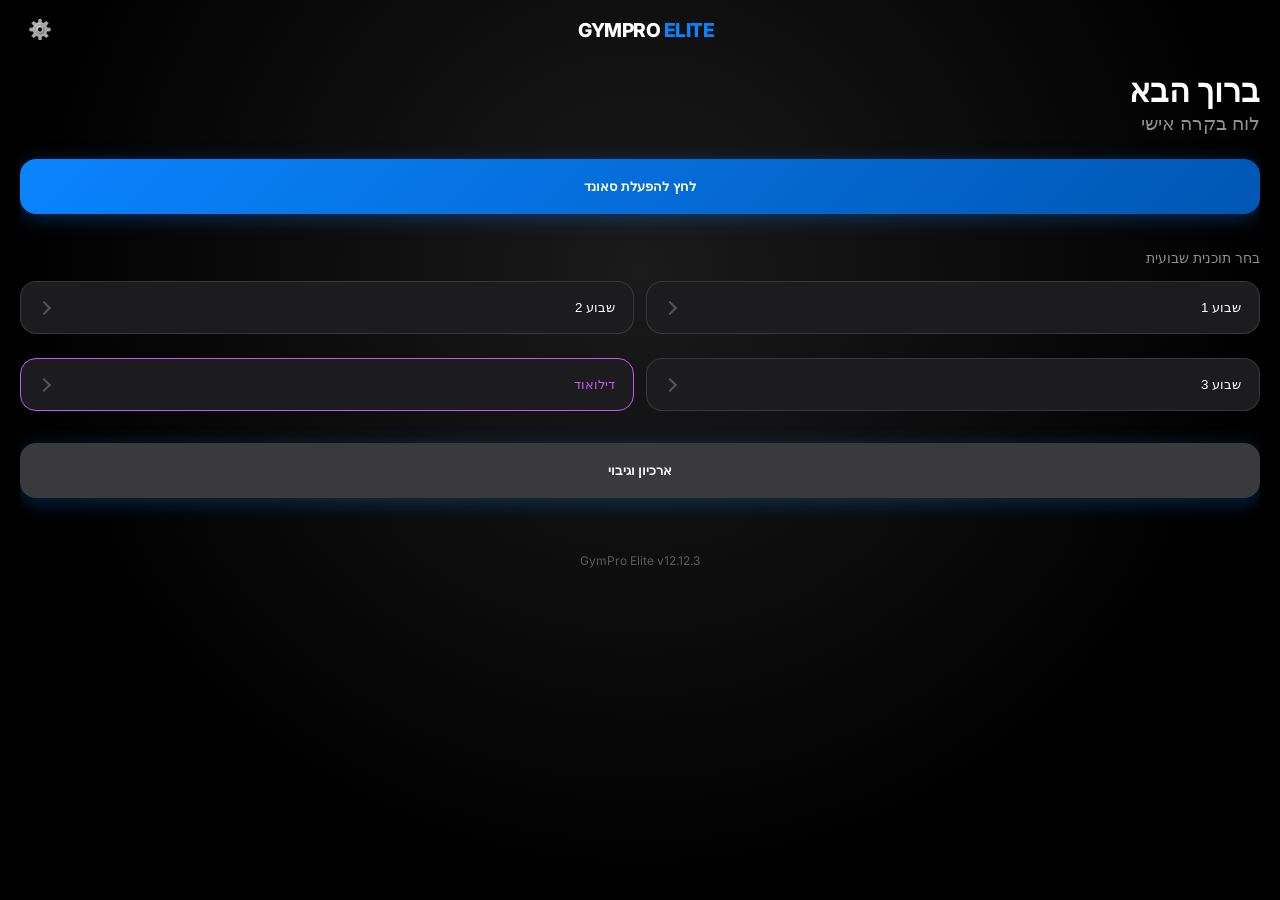
==== index.html @ 34fa1d52 "Update version number to 12.12.3 in index.html" ====
<!DOCTYPE html>
<html lang="he" dir="rtl">
<head>
    <meta charset="UTF-8">
    <meta name="viewport" content="width=device-width, initial-scale=1.0, maximum-scale=1.0, user-scalable=no, viewport-fit=cover">
    <title>GymPro Elite 12.12.3</title> <!-- Version Updated -->
    <meta name="apple-mobile-web-app-capable" content="yes">
    <meta name="apple-mobile-web-app-status-bar-style" content="black-translucent">
    <link rel="stylesheet" href="style.css">
    <link href="https://fonts.googleapis.com/css2?family=Inter:wght@300;400;600;800&display=swap" rel="stylesheet">
</head>
<body>
    <div class="glass-overlay"></div>
    
    <!-- Warmup Modal -->
    <div id="warmup-modal" class="modal-overlay">
        <div class="modal-content">
            <h3>חימום מומלץ</h3>
            <div id="warmup-list" class="vertical-stack" style="margin: 20px 0;"></div>
            <button class="btn-main primary-gradient" onclick="markWarmupDone()">סיימתי חימום</button>
            <button class="btn-text" onclick="closeWarmup()">סגור ללא רישום</button>
        </div>
    </div>

    <!-- Edit Set Modal -->
    <div id="edit-set-modal" class="modal-overlay">
        <div class="modal-content">
            <h3>עריכת סט</h3>
            <div class="input-grid" style="margin-bottom: 15px;">
                <div class="glass-card compact"><label>Weight</label><input type="number" id="edit-weight" class="minimal-input" style="margin:0;"></div>
                <div class="glass-card compact"><label>Reps</label><input type="number" id="edit-reps" class="minimal-input" style="margin:0;"></div>
                <div class="glass-card compact"><label>RIR</label><input type="number" id="edit-rir" class="minimal-input" style="margin:0;"></div>
            </div>
            <input type="text" id="edit-note" class="minimal-input" placeholder="הערה...">
            
            <button class="btn-main primary-gradient" onclick="saveSetEdit()">שמור שינויים</button>
            <button id="btn-delete-set" class="btn-text" style="color: #ff453a;" onclick="deleteSetFromLog()">מחק סט זה</button>
            <button class="btn-text" onclick="closeEditModal()">ביטול</button>
        </div>
    </div>

    <!-- Exercise Config Modal -->
    <div id="ex-config-modal" class="modal-overlay">
        <div class="modal-content" style="max-width: 350px;">
            <h3 id="ex-config-title">הגדרת תרגיל</h3>
            
            <div class="vertical-stack" style="gap: 15px; text-align: right;">
                <div>
                    <label class="input-label">שם התרגיל</label>
                    <input type="text" id="conf-ex-name" class="minimal-input" placeholder="למשל: לחיצת חזה">
                </div>
                
                <div>
                    <label class="input-label">קבוצת שריר</label>
                    <select id="conf-ex-muscle" class="minimal-input" style="background: var(--card-bg);">
                        <option value="חזה">חזה</option>
                        <option value="גב">גב</option>
                        <option value="רגליים">רגליים</option>
                        <option value="כתפיים">כתפיים</option>
                        <option value="יד קדמית">יד קדמית</option>
                        <option value="יד אחורית">יד אחורית</option>
                        <option value="בטן">בטן</option>
                        <option value="קליסטניקס">קליסטניקס</option>
                    </select>
                </div>

                <!-- Unilateral Checkbox -->
                <div style="display: flex; align-items: center; justify-content: space-between; border-bottom: 1px solid var(--border); padding-bottom: 10px;">
                    <span class="input-label" style="margin:0;">חד-צדדי (Unilateral)</span>
                    <input type="checkbox" id="conf-ex-uni" class="archive-checkbox">
                </div>

                <div class="input-grid" style="grid-template-columns: 1fr 1fr;">
                    <div>
                        <label class="input-label">משקל בסיס</label>
                        <input type="number" id="conf-ex-base" class="minimal-input" placeholder="kg">
                    </div>
                    <div>
                        <label class="input-label">קפיצות (Step)</label>
                        <select id="conf-ex-step" class="minimal-input" style="background: var(--card-bg);">
                            <option value="0.5">0.5</option>
                            <option value="1">1.0</option>
                            <option value="1.25">1.25</option>
                            <option value="2.5">2.5</option>
                            <option value="5">5.0</option>
                            <option value="10">10.0</option>
                        </select>
                    </div>
                </div>

                <div class="input-grid" style="grid-template-columns: 1fr 1fr;">
                    <div>
                        <label class="input-label">מינימום</label>
                        <input type="number" id="conf-ex-min" class="minimal-input" placeholder="0">
                    </div>
                    <div>
                        <label class="input-label">מקסימום</label>
                        <input type="number" id="conf-ex-max" class="minimal-input" placeholder="200">
                    </div>
                </div>
            </div>

            <button class="btn-main primary-gradient" onclick="saveExerciseConfig()">שמור הגדרות</button>
            <button id="btn-delete-ex" class="btn-text" style="color: #ff453a; display: none;" onclick="deleteExercise()">מחק תרגיל מהמאגר</button>
            <button class="btn-text" onclick="closeExConfigModal()">ביטול</button>
        </div>
    </div>
    <!-- Rest Timer Settings Modal -->
    <div id="exercise-settings-modal" class="modal-overlay">
        <div class="modal-content">
            <h3 id="ex-settings-title">הגדרות תרגיל</h3>
            <p class="sub-text">זמן מנוחה (שניות)</p>
            <div class="stepper-control">
                <button class="stepper-btn" onclick="changeRestTime(-15)">-</button>
                <span id="rest-time-display" class="stepper-value">90s</span>
                <button class="stepper-btn" onclick="changeRestTime(15)">+</button>
            </div>
            <button class="btn-main primary-gradient" onclick="saveExerciseSettings()">שמור</button>
            <button class="btn-text" onclick="closeExerciseSettings()">ביטול</button>
        </div>
    </div>

    <!-- Recovery Modal -->
    <div id="recovery-modal" class="modal-overlay">
        <div class="modal-content">
            <h3>נמצא אימון פעיל</h3>
            <p class="sub-text">האם ברצונך להמשיך מהנקודה שבה הפסקת?</p>
            <div class="vertical-stack">
                <button class="btn-main primary-gradient" onclick="restoreSession()">כן, המשך אימון</button>
                <button class="btn-text" style="color: #ff453a;" onclick="discardSession()">לא, התחל מחדש</button>
            </div>
        </div>
    </div>

    <!-- Bottom Sheet (Drawer) -->
    <div id="sheet-overlay" class="bottom-sheet-overlay" onclick="closeDayDrawer()"></div>
    <div id="sheet-modal" class="bottom-sheet">
        <div class="sheet-handle"></div>
        <div id="sheet-content" class="sheet-content"></div>
    </div>

    <div class="app-container">
        <header class="app-header">
            <button id="global-back" class="back-btn" onclick="handleBackClick()">
                <div class="chevron-back"></div>
            </button>
            <div class="brand-logo">GYMPRO <span>ELITE</span></div>
            <button id="btn-settings" class="settings-btn" onclick="openSettings()">⚙️</button>
        </header>

        <main class="content-area">
            
            <div id="ui-week" class="screen active">
                <div class="hero-section"><h1>ברוך הבא <span>לוח בקרה אישי</span></h1></div>
                
                <button onclick="initAudio()" id="audio-init-btn" class="action-card primary-gradient">
                    <div class="card-text center-text">לחץ להפעלת סאונד</div>
                </button>

                <div class="section-label">בחר תוכנית שבועית</div>
                
                <div class="grid-menu" style="grid-template-columns: 1fr 1fr;">
                    <button class="menu-card" onclick="selectWeek(1)"><span>שבוע 1</span><div class="chevron"></div></button>
                    <button class="menu-card" onclick="selectWeek(2)"><span>שבוע 2</span><div class="chevron"></div></button>
                    <button class="menu-card" onclick="selectWeek(3)"><span>שבוע 3</span><div class="chevron"></div></button>
                    <button class="menu-card deload-card" onclick="selectWeek('deload')"><span>דילואוד</span><div class="chevron"></div></button>
                </div>

                <button class="action-card secondary" style="margin-top: 20px;" onclick="openArchive()">
                    <div class="card-text center-text">ארכיון וגיבוי</div>
                </button>

                <div class="version-footer">GymPro Elite v12.12.3</div>
            </div>

            <!-- SETTINGS SCREEN -->
            <div id="ui-settings" class="screen">
                <h2 class="section-title">הגדרות וניהול</h2>
                
                <button class="menu-card tall" style="width:100%; margin-bottom: 10px; border-color: var(--accent);" onclick="openWorkoutManager()">
                    <h3 style="color:var(--accent);">ניהול תוכניות אימון</h3>
                    <p>ערוך, צור או מחק תוכניות</p>
                </button>

                <button class="menu-card tall" style="width:100%; margin-bottom: 20px; border-color: var(--type-b);" onclick="openExerciseDatabase()">
                    <h3 style="color:var(--type-b);">ניהול מאגר תרגילים</h3>
                    <p>יצירה, עריכה וניהול הגדרות לכל התרגילים</p>
                </button>

                <div class="glass-card">
                    <h3 style="margin-top:0">ניהול נתונים</h3>
                    <p style="color:var(--text-dim); font-size:0.9em;">גרסה V12.12.3</p>
                    <button class="btn-text" style="color: #ff453a; border: 1px solid #ff453a; border-radius: 12px; margin-bottom: 20px;" onclick="resetToFactorySettings()">איפוס להגדרות יצרן</button>
                    
                    <div style="border-top: 1px solid var(--border); padding-top: 15px;">
                        <label style="color:var(--text-dim); font-size:0.8em; display:block; margin-bottom:10px;">ניהול תבניות (ללא היסטוריה)</label>
                        <div class="input-grid" style="grid-template-columns: 1fr 1fr;">
                            <button class="glass-card compact" style="margin:0; border-color: var(--accent); color: var(--accent);" onclick="StorageManager.exportConfiguration()">שמור תבנית</button>
                            <button class="glass-card compact" style="margin:0; border-color: var(--type-b); color: var(--type-b);" onclick="triggerConfigImport()">טען תבנית</button>
                        </div>
                    </div>
                </div>
                <input type="file" id="import-config-file" style="display: none;" onchange="processConfigImport(this)">
            </div>

       <!-- EXERCISE DATABASE MANAGER -->
            <div id="ui-exercise-db" class="screen">
                 <div style="position: sticky; top: 0; background: var(--bg); z-index: 10; padding-bottom: 10px;">
                    <h2 class="section-title" style="margin-bottom: 10px;">מאגר תרגילים</h2>
                    
                    <input type="text" id="db-search" class="search-input" placeholder="חפש תרגיל לעריכה..." oninput="renderExerciseDatabase()">
                    
                    <div class="chip-container">
                        <button class="chip active" onclick="setDbFilter('all', this)">הכל</button>
                        <button class="chip" onclick="setDbFilter('חזה', this)">חזה</button>
                        <button class="chip" onclick="setDbFilter('גב', this)">גב</button>
                        <button class="chip" onclick="setDbFilter('רגליים', this)">רגליים</button>
                        <button class="chip" onclick="setDbFilter('כתפיים', this)">כתפיים</button>
                        <button class="chip" onclick="setDbFilter('ידיים', this)">ידיים</button>
                        <button class="chip" onclick="setDbFilter('בטן', this)">בטן</button>
                        <button class="chip" onclick="setDbFilter('קליסטניקס', this)">קליסטניקס</button>
                    </div>

                    <button class="btn-text" onclick="openExerciseCreator()" style="color: var(--type-b); border: 1px dashed var(--type-b); margin-top: 5px; font-weight: 600;">+ יצירת תרגיל חדש</button>
                </div>
                <div id="db-list" class="vertical-stack" style="padding-top: 10px;"></div>
                <button class="btn-text" onclick="handleBackClick()">חזור</button>
            </div>
            <!-- WORKOUT MANAGER (LIST) -->
            <div id="ui-workout-manager" class="screen">
                <div class="hero-section"><h2>ניהול תוכניות</h2></div>
                <div id="manager-list" class="vertical-stack"></div>
                <div style="margin-top: 15px;">
                    <button class="btn-main primary-gradient" onclick="createNewWorkout()">+ צור תוכנית חדשה</button>
                    <!-- New Dashboard Button -->
                    <button class="btn-text" style="margin-top: 15px;" onclick="navigate('ui-week', true)">חזרה ללוח הבקרה</button>
                </div>
            </div>

            <!-- WORKOUT EDITOR -->
            <div id="ui-workout-editor" class="screen">
                <div class="hero-section"><h2>עריכת תוכנית</h2></div>
                
                <div class="glass-card">
                    <label style="font-size:0.8em; color:var(--text-dim);">שם התוכנית</label>
                    <input type="text" id="editor-workout-name" class="minimal-input" style="text-align:right; font-size:1.2em; font-weight:bold; margin-bottom:10px;">
                    
                    <div style="display: flex; align-items: center; justify-content: space-between; border-top: 1px solid var(--border); padding-top: 10px;">
                        <span style="font-size:0.9em;">הצג בשבוע דילואוד?</span>
                        <input type="checkbox" id="editor-deload-check" class="archive-checkbox">
                    </div>

                    <div style="display: flex; align-items: center; justify-content: space-between; border-top: 1px solid var(--border); padding-top: 10px; margin-top: 5px;">
                        <span style="font-size:0.9em; color: var(--type-free);">מופיע בדילואוד בלבד?</span>
                        <input type="checkbox" id="editor-deload-only-check" class="archive-checkbox">
                    </div>
                </div>

                <div class="section-label">רשימת תרגילים</div>
                <div id="editor-list" class="vertical-stack"></div>

                <div class="input-grid" style="margin-top: 10px; grid-template-columns: 1fr 1fr;">
                    <button class="btn-text" style="border: 1px dashed var(--accent); color: var(--accent);" onclick="openExerciseSelector()">+ הוסף תרגיל</button>
                    <button class="btn-text" style="border: 1px dashed var(--type-free); color: var(--type-free);" onclick="addClusterToEditor()">+ צור סבב</button>
                </div>
                
                <div style="margin-top: 30px;">
                    <button class="btn-main primary-gradient" onclick="saveWorkoutChanges()">שמור שינויים</button>
                    <button class="btn-text" onclick="handleBackClick()">ביטול</button>
                </div>
            </div>

            <!-- EXERCISE SELECTOR (SMART PICKER) -->
            <div id="ui-exercise-selector" class="screen">
                <div style="position: sticky; top: 0; background: var(--bg); z-index: 10; padding-bottom: 10px;">
                    <h2 class="section-title" style="margin-bottom: 10px;">בחר תרגיל</h2>
                    
                    <input type="text" id="selector-search" class="search-input" placeholder="חפש תרגיל..." oninput="filterSelector()">
                    
                    <div class="chip-container">
                        <button class="chip active" onclick="setSelectorFilter('all', this)">הכל</button>
                        <button class="chip" onclick="setSelectorFilter('חזה', this)">חזה</button>
                        <button class="chip" onclick="setSelectorFilter('גב', this)">גב</button>
                        <button class="chip" onclick="setSelectorFilter('רגליים', this)">רגליים</button>
                        <button class="chip" onclick="setSelectorFilter('כתפיים', this)">כתפיים</button>
                        <button class="chip" onclick="setSelectorFilter('ידיים', this)">ידיים</button>
                        <button class="chip" onclick="setSelectorFilter('בטן', this)">בטן</button>
                        <button class="chip" onclick="setSelectorFilter('קליסטניקס', this)">קליסטניקס</button>
                    </div>

                    <button class="btn-text" onclick="openExerciseCreator()" style="color: var(--type-b); border: 1px dashed var(--type-b); margin-top: 10px; font-weight: 600;">+ יצירת תרגיל חדש</button>
                </div>

                <div id="selector-list" class="vertical-stack" style="padding-top: 10px;"></div>
                <button class="btn-text" onclick="handleBackClick()">ביטול</button>
            </div>

            <div id="ui-workout-type" class="screen">
                <div class="hero-section"><h2 id="workout-week-title">בחר מסלול</h2></div>
                <div id="workout-menu-container" class="vertical-stack"></div>
                <button class="menu-card tall freestyle-card" style="margin-top: 15px;" onclick="startFreestyle()"><h3>Freestyle</h3><p>בחירה חופשית</p></button>
            </div>
            
            <!-- VARIATION / FREESTYLE (UNIFIED) -->
            <div id="ui-variation" class="screen">
                <div style="position: sticky; top: 0; background: var(--bg); z-index: 10; padding-bottom: 10px;">
                     <!-- Context Actions (Injected via JS) -->
                     <div id="variation-context-container" style="display:none; margin-bottom:10px;">
                        <button id="btn-var-resume" class="action-card success-gradient" style="margin-bottom:10px;" onclick="resumeWorkout()">
                            <div class="card-text center-text">חזור למסלול</div>
                        </button>
                     </div>

                     <h2 id="variation-title" class="section-title" style="margin-bottom:10px;">בחר תרגיל</h2>
                     <input type="text" id="freestyle-search" class="search-input" placeholder="חפש תרגיל..." oninput="renderFreestyleList()">
                     <div id="variation-chips" class="chip-container" style="display: flex;"></div>
                </div>
                
                <div id="variation-options" class="vertical-stack" style="padding-top: 10px;"></div>
                
                <!-- Extra Phase Finish Button (Injected via JS) -->
                <button id="btn-var-finish-extra" class="finish-main-btn" style="display:none; margin-top:20px;" onclick="finishExtraPhase()">סיום אימון</button>
                
                <button class="btn-text" onclick="handleBackClick()">חזור</button>
            </div>
            
            <div id="ui-swap-list" class="screen">
                <h2 class="section-title">אפשרויות החלפה</h2>
                <div id="swap-container" class="vertical-stack"></div>
                <button class="btn-text" onclick="handleBackClick()">ביטול</button>
            </div>

            <div id="ui-1rm" class="screen">
                <div class="hero-section"><h2 id="rm-title">1RM</h2></div>
                <div class="glass-card">
                    <label>משקל מקסימלי (RM)</label>
                    <select id="rm-picker" class="ios-picker"></select>
                </div>
                <button class="btn-main primary-gradient" onclick="save1RM()">צור אימון</button>
            </div>

            <div id="ui-confirm" class="screen">
                <div class="confirm-fixed-top">
                    <p>התרגיל הבא:</p>
                    <h2 id="confirm-ex-name"></h2>
                    <div id="confirm-ex-config" class="sub-text" style="margin-top: -10px; margin-bottom: 20px; font-size: 0.8em; color: var(--accent);"></div>
                    
                    <button class="btn-main primary-gradient" onclick="confirmExercise(true)">התחל אימון</button>
                    
                    <div class="secondary-buttons-grid">
                        <button class="control-btn passive-action" onclick="confirmExercise(false)"><span>דלג</span></button>
                        <button id="btn-swap-confirm" class="control-btn outline-action" onclick="openSwapMenu()"><span>החלף</span></button>
                        <button id="btn-add-exercise" class="control-btn outline-action" onclick="interruptWorkout()"><span>הוסף</span></button>
                    </div>
                </div>
                <div id="history-container" style="width: 100%; margin-top: 20px;"></div>
            </div>

            <div id="ui-cluster-rest" class="screen flex-center">
                <div class="confirm-box">
                    <p style="color:var(--text-dim);">מנוחה בין סבבים</p>
                    <h2 id="cluster-status-text"></h2>
                    <div class="timer-wrap" style="margin: 30px auto;">
                        <svg class="timer-svg" viewBox="0 0 100 100">
                            <circle class="timer-bg" cx="50" cy="50" r="45"></circle>
                            <circle id="cluster-timer-bar" class="timer-bar" cx="50" cy="50" r="45"></circle>
                        </svg>
                        <div id="cluster-timer-text" class="timer-text">00:00</div>
                    </div>
                    <div id="next-round-preview" class="glass-card compact" style="text-align: right; margin-bottom: 20px;">
                        <label>הסבב הבא כולל:</label>
                        <div id="cluster-next-list" style="font-size: 0.9em; color: white;"></div>
                    </div>
                    <button id="btn-cluster-main" class="btn-main primary-gradient" onclick="startNextRound()">התחל סבב הבא</button>
                    <button id="btn-extra-round" class="btn-text secondary-action" style="display: none; margin-top: 15px;" onclick="addExtraRound()">+ בצע סבב נוסף</button>
                    <button id="btn-cluster-skip-text" class="btn-text" style="color: #ff453a; margin-top: 10px;" onclick="finishCluster()">סיים סבב זה והמשך</button>
                </div>
            </div>

            <div id="ui-main" class="screen">
                <div class="exercise-header">
                    <div class="header-tools">
                        <button onclick="openHistoryDrawer()" class="tool-btn">היסטוריה</button>
                        <button onclick="openSessionLog()" class="tool-btn">יומן</button>
                    </div>

                    <div class="badge-row" style="margin-top: 5px;">
                        <span id="set-counter" class="ios-badge">SET 1/3</span>
                        <button id="btn-warmup" class="warmup-badge" onclick="calcWarmup()">חימום</button>
                        <div id="unilateral-note" class="uni-badge">UNILATERAL</div>
                    </div>
                    <h2 id="ex-display-name" style="margin-top: 15px;"></h2>
                    <div id="last-set-info" class="history-pill"></div>
                </div>

                <div class="input-grid">
                    <div class="glass-card compact"><label>Weight</label><select id="weight-picker" class="ios-picker"></select></div>
                    <div class="glass-card compact"><label>Reps</label><select id="reps-picker" class="ios-picker"></select></div>
                    <div class="glass-card compact"><label>RIR</label><select id="rir-picker" class="ios-picker"></select></div>
                </div>

                <input type="text" id="set-notes" class="minimal-input" placeholder="הערות לסט (אופציונלי)">
                <button id="btn-submit-set" class="btn-main primary-gradient pulse" onclick="nextStep()">סיום סט</button>

                <div id="action-panel" class="action-panel" style="display: none;">
                    <p id="next-ex-preview" class="passive-preview"></p>
                    <div class="vertical-stack">
                        <button class="btn-main primary-gradient" onclick="finishCurrentExercise()">המשך לתרגיל הבא</button>
                        <button class="btn-text secondary-action" onclick="addExtraSet()">+ סט נוסף</button>
                    </div>
                </div>

                <div id="timer-area" class="timer-section">
                    <div class="timer-wrap">
                        <svg class="timer-svg" viewBox="0 0 100 100">
                            <circle class="timer-bg" cx="50" cy="50" r="45"></circle>
                            <circle id="timer-progress" class="timer-bar" cx="50" cy="50" r="45"></circle>
                        </svg>
                        <div id="rest-timer" class="timer-text">00:00</div>
                    </div>
                </div>
                <button id="btn-skip-exercise" class="btn-text passive-skip" onclick="skipCurrentExercise()">דלג על התרגיל</button>
            </div>

            <div id="ui-ask-extra" class="screen">
                <div class="confirm-fixed-top">
                    <h2>האם להוסיף תרגילים נוספים?</h2>
                    <p class="sub-text">ניתן לבחור תרגילים מכל קבוצות השרירים</p>
                    <div class="vertical-stack">
                        <button class="btn-text" onclick="finish()">לא, סיים אימון</button>
                        <button class="btn-main primary-gradient" onclick="startExtraPhase()">כן, הוסף תרגילים</button>
                    </div>
                </div>
            </div>

            <div id="ui-summary" class="screen">
                <div class="hero-section"><h2>סיכום אימון</h2></div>
                <input type="text" id="summary-note" class="minimal-input" placeholder="הערות כלליות לאימון (אופציונלי)" style="margin-bottom: 20px;">
                <div id="summary-area" class="summary-card"></div>
                <button class="btn-main primary-gradient" onclick="copyResult()">העתק וסגור</button>
            </div>

            <div id="ui-archive" class="screen">
                <div class="hero-section"><h2>ארכיון וגיבוי</h2></div>
                <div class="input-grid" style="margin-bottom: 20px;">
                    <button class="glass-card compact" onclick="exportData()" style="width:100%; border:1px solid var(--accent); color:var(--accent);"><label style="color:var(--text); font-size:0.9em; margin-bottom:5px; font-weight:600;">ייצוא</label></button>
                    <button class="glass-card compact" onclick="triggerImport()" style="width:100%; border:1px solid #32D74B; color:#32D74B;"><label style="color:var(--text); font-size:0.9em; margin-bottom:5px; font-weight:600;">ייבוא</label></button>
                </div>
                <div class="segmented-control">
                    <button id="btn-view-list" class="segment-btn active" onclick="switchArchiveView('list')">רשימה</button>
                    <button id="btn-view-calendar" class="segment-btn" onclick="switchArchiveView('calendar')">לוח שנה</button>
                </div>
                <div id="calendar-view" style="display: none;">
                    <div class="calendar-wrapper">
                        <div class="calendar-header">
                            <button class="month-nav-btn" onclick="changeMonth(-1)">❮</button>
                            <span id="current-month-display" class="current-month-display"></span>
                            <button class="month-nav-btn" onclick="changeMonth(1)">❯</button>
                        </div>
                        <div class="calendar-grid">
                            <div class="day-name">א'</div><div class="day-name">ב'</div><div class="day-name">ג'</div><div class="day-name">ד'</div><div class="day-name">ה'</div><div class="day-name">ו'</div><div class="day-name">ש'</div>
                        </div>
                        <div id="calendar-days" class="calendar-grid"></div>
                    </div>
                </div>
                <div id="list-view-container">
                    <div class="archive-actions" style="display: flex; gap: 10px; margin-bottom: 15px;">
                        <button class="glass-card compact" style="width: 100%; color: var(--accent); border-color: var(--accent); font-weight:600; font-size: 0.9em;" onclick="copyBulkLog('all')">העתק הכל</button>
                        <button id="btn-copy-selected" class="glass-card compact" style="width: 100%; color: var(--text-dim); border-color: var(--border); font-weight:600; opacity: 0.5; font-size: 0.9em;" onclick="copyBulkLog('selected')" disabled>העתק מסומנים</button>
                    </div>
                    <div id="archive-list" class="vertical-stack"></div>
                </div>
                <input type="file" id="import-file" style="display: none;" onchange="importData(this)">
            </div>

            <div id="ui-archive-detail" class="screen">
                <div class="hero-section"><h2>פרטי אימון</h2></div>
                <div id="archive-detail-content" class="summary-card"></div>
                <div class="vertical-stack" style="margin-top: 20px;">
                    <button class="btn-main primary-gradient" id="btn-archive-copy">העתק סיכום</button>
                    <button class="btn-text" id="btn-archive-delete" style="color: #ff453a;">מחק אימון מהארכיון</button>
                </div>
            </div>

        </main>
    </div>
    <script src="script.js"></script>
</body>
</html>
---- style.css ----
/* style.css */
:root {
    --bg: #000000;
    --card-bg: #1c1c1e;
    --accent: #0A84FF;
    --accent-gradient: linear-gradient(135deg, #0A84FF, #0056b3);
    --success-gradient: linear-gradient(135deg, #32D74B, #248A3D);
    --text: #ffffff;
    --text-dim: #8E8E93;
    --border: rgba(255, 255, 255, 0.12);
    --ios-radius: 16px;
    --type-a: #0A84FF;
    --type-b: #32D74B;
    --type-c: #FF9F0A;
    --type-free: #BF5AF2;
}

body {
    margin: 0; font-family: 'Inter', -apple-system, sans-serif;
    background: var(--bg); color: var(--text);
    direction: rtl; overflow: hidden;
    -webkit-tap-highlight-color: transparent;
}

.glass-overlay {
    position: fixed; inset: 0;
    background: radial-gradient(circle at 50% 30%, #2c2c2e 0%, #000 70%);
    z-index: -1; opacity: 0.6;
}

.app-container {
    height: 100vh; display: flex; flex-direction: column;
    padding: calc(env(safe-area-inset-top) + 10px) 20px env(safe-area-inset-bottom);
    box-sizing: border-box;
}

/* Header */
.app-header { display: flex; justify-content: space-between; align-items: center; margin-bottom: 24px; }
.back-btn { background: none; border: none; padding: 8px; visibility: hidden; cursor: pointer; display: flex; align-items: center; }
.brand-logo { font-weight: 800; font-size: 1.2em; letter-spacing: -0.5px; }
.brand-logo span { color: var(--accent); }
.settings-btn { background: none; border: none; font-size: 1.2em; cursor: pointer; padding: 8px; filter: grayscale(100%); transition: filter 0.2s; }
.settings-btn:active { filter: grayscale(0%); }

/* CSS Chevrons */
.chevron-back {
    width: 10px; height: 10px;
    border-right: 2px solid var(--accent);
    border-bottom: 2px solid var(--accent);
    transform: rotate(135deg);
}

.chevron {
    width: 8px; height: 8px;
    border-right: 2px solid var(--text-dim);
    border-bottom: 2px solid var(--text-dim);
    transform: rotate(-45deg);
    margin-right: 5px; opacity: 0.5;
}

.version-footer { 
    font-size: 0.75em; 
    color: var(--text-dim); 
    text-align: center; 
    margin-top: 30px; 
    opacity: 0.6; 
}

/* Screens & Animation */
.content-area {
    flex: 1;
    position: relative;
    overflow: hidden;
    display: flex;
    flex-direction: column;
}

.screen { 
    display: none; 
    flex-direction: column; 
    height: 100%; 
    overflow-y: auto; 
    padding-bottom: 40px; 
    scrollbar-width: none;
    overscroll-behavior-y: contain; 
}
.screen::-webkit-scrollbar { display: none; }
.screen.active { display: flex; animation: slideIn 0.3s cubic-bezier(0.2, 0.8, 0.2, 1); }
@keyframes slideIn { from { transform: translateX(-20px); opacity: 0; } to { transform: translateX(0); opacity: 1; } }

/* Cards & Buttons */
.hero-section { margin-bottom: 25px; } 
.hero-section h1 { font-size: 2em; line-height: 1.1; margin: 0; }
.hero-section span { display: block; color: var(--text-dim); font-size: 0.6em; font-weight: 400; margin-top: 5px; }

.section-label {
    font-size: 0.9em; color: var(--text-dim); margin-bottom: 15px; margin-top: 10px; 
}
.section-title { font-size: 1.4em; margin-bottom: 20px; }

.action-card {
    background: var(--accent-gradient); border-radius: var(--ios-radius); padding: 20px;
    border: none; color: white; display: flex; align-items: center; 
    justify-content: center;
    width: 100%;
    margin-bottom: 25px; font-weight: 600; box-shadow: 0 4px 20px rgba(10, 132, 255, 0.3);
}
.card-text.center-text { text-align: center; width: 100%; }

.menu-card {
    background: var(--card-bg); border: 1px solid var(--border);
    border-radius: var(--ios-radius); padding: 18px; color: white; margin-bottom: 12px;
    display: flex; justify-content: space-between; align-items: center; cursor: pointer;
    transition: transform 0.1s;
}
.menu-card:active { transform: scale(0.98); background: #2c2c2e; }
.menu-card.tall { flex-direction: column; align-items: flex-start; gap: 5px; }
.menu-card h3 { margin: 0; font-size: 1.1em; }
.menu-card p { margin: 0; color: var(--text-dim); font-size: 0.85em; }
.freestyle-card { border-color: var(--accent); }
.deload-card { border-color: var(--type-free); color: var(--type-free); }

/* Archive Specifics */
.archive-card-row { display: flex; flex-direction: row; align-items: center; width: 100%; gap: 15px; }
.archive-checkbox { width: 24px; height: 24px; accent-color: var(--accent); cursor: pointer; margin: 0; }
.archive-info { flex-grow: 1; display: flex; flex-direction: column; gap: 4px; }

/* Segmented Control */
.segmented-control {
    display: flex; background: rgba(118, 118, 128, 0.24); padding: 2px;
    border-radius: 9px; margin-bottom: 20px;
}
.segment-btn {
    flex: 1; background: none; border: none; color: white; padding: 6px;
    font-size: 0.9em; font-weight: 500; border-radius: 7px; cursor: pointer;
}
.segment-btn.active { background: #636366; box-shadow: 0 3px 8px rgba(0,0,0,0.12); }

/* Calendar Styles */
.calendar-wrapper { margin-top: 10px; }
.calendar-header { display: flex; justify-content: space-between; align-items: center; margin-bottom: 15px; padding: 0 10px; }
.month-nav-btn { background: none; border: none; color: var(--accent); font-size: 1.2em; padding: 5px 15px; cursor: pointer; }
.current-month-display { font-weight: 700; font-size: 1.1em; }

.calendar-grid { display: grid; grid-template-columns: repeat(7, 1fr); gap: 8px; text-align: center; }
.day-name { font-size: 0.75em; color: var(--text-dim); padding-bottom: 10px; font-weight: 600; }
.calendar-cell {
    background: var(--card-bg); aspect-ratio: 1/1; border-radius: 10px;
    display: flex; flex-direction: column; align-items: center; justify-content: flex-start;
    padding-top: 6px; font-size: 0.9em; position: relative; border: 1px solid transparent;
    cursor: pointer;
}
.calendar-cell.today { border-color: var(--accent); background: rgba(10, 132, 255, 0.1); font-weight: 700; }
.calendar-cell.empty { background: transparent; cursor: default; }

.dots-container { display: flex; gap: 3px; margin-top: 4px; flex-wrap: wrap; justify-content: center; width: 80%; }
.dot { width: 6px; height: 6px; border-radius: 50%; }
.dot.type-a { background-color: var(--type-a); }
.dot.type-b { background-color: var(--type-b); }
.dot.type-c { background-color: var(--type-c); }
.dot.type-free { background-color: var(--type-free); }

/* Bottom Sheet */
.bottom-sheet-overlay {
    position: fixed; inset: 0; background: rgba(0,0,0,0.5);
    z-index: 1000; display: none; backdrop-filter: blur(3px);
}
.bottom-sheet {
    position: fixed; bottom: 0; left: 0; width: 100%;
    background: rgba(28, 28, 30, 0.95);
    border-top-left-radius: 20px; border-top-right-radius: 20px;
    padding: 20px; box-sizing: border-box;
    transform: translateY(100%); transition: transform 0.3s cubic-bezier(0.2, 0.8, 0.2, 1);
    z-index: 1001; border-top: 1px solid var(--border);
    max-height: 60vh; overflow-y: auto;
}
.bottom-sheet.open { transform: translateY(0); }
.sheet-handle { width: 40px; height: 5px; background: #48484a; border-radius: 3px; margin: 0 auto 20px; }
.sheet-content h3 { margin-top: 0; margin-bottom: 5px; }
.sheet-content p { color: var(--text-dim); font-size: 0.9em; margin-bottom: 15px; }
.mini-workout-item { 
    background: rgba(255,255,255,0.05); padding: 12px; border-radius: 12px; 
    margin-bottom: 8px; display: flex; align-items: center; gap: 10px;
}
.mini-dot { width: 10px; height: 10px; border-radius: 50%; }

.grid-menu { display: grid; grid-template-columns: 1fr 1fr; gap: 12px; }
.vertical-stack { display: flex; flex-direction: column; gap: 10px; }

/* Inputs & UI Elements */
.glass-card { background: var(--card-bg); border-radius: var(--ios-radius); padding: 16px; border: 1px solid var(--border); margin-bottom: 15px; }
.input-grid { display: grid; grid-template-columns: 1fr 1fr 1fr; gap: 10px; }
.compact { text-align: center; padding: 12px 5px; }
.compact label { font-size: 0.7em; color: var(--text-dim); display: block; margin-bottom: 5px; text-transform: uppercase; }
.input-label { font-size: 0.8em; color: var(--text-dim); display: block; margin-bottom: 5px; }

.ios-picker {
    background: none; border: none; color: white; font-size: 1.3em; font-weight: 700;
    width: 100%; outline: none; text-align: center; appearance: none;
}

.minimal-input {
    background: transparent; border: none; border-bottom: 1px solid var(--border);
    color: var(--text); font-size: 0.95em; width: 100%; padding: 12px 5px;
    margin-bottom: 20px; text-align: center; font-family: inherit;
    transition: border-color 0.3s;
}
.minimal-input:focus { outline: none; border-bottom-color: var(--accent); }
.minimal-input::placeholder { color: var(--text-dim); }

.btn-main {
    padding: 18px; border-radius: var(--ios-radius); border: none;
    font-weight: 700; color: white; width: 100%; font-size: 1.1em;
    margin-top: 15px; cursor: pointer;
}
.btn-text { background: none; border: none; color: var(--text-dim); padding: 15px; width: 100%; margin-top: 5px; font-size: 0.9em; }

/* Selector Items */
.selector-item-row {
    display: flex; justify-content: space-between; align-items: center;
    background: var(--card-bg); border: 1px solid var(--border);
    border-radius: var(--ios-radius); padding: 12px 18px;
    margin-bottom: 10px; cursor: pointer;
}
.selector-item-info { flex-grow: 1; font-weight: 500; }
.selector-item-actions { display: flex; align-items: center; gap: 10px; }
.btn-text-edit {
    font-size: 0.75em; color: var(--accent); background: rgba(10, 132, 255, 0.1);
    padding: 5px 10px; border-radius: 6px; border: none;
}

/* CONFIRM SCREEN */
#ui-confirm { justify-content: flex-start; }
.confirm-fixed-top { width: 100%; margin-top: 0; padding-top: 10px; text-align: center; flex-shrink: 0; }
.confirm-fixed-top h2 { font-size: 1.8em; margin: 10px 0 10px; }
.sub-text { color: var(--text-dim); font-size: 0.9em; margin-bottom: 30px; }

.secondary-buttons-grid {
    display: grid; grid-template-columns: 1fr 1fr 1fr; gap: 12px;
    margin-top: 15px; width: 100%;
}

.control-btn {
    border-radius: 12px; padding: 15px 5px;
    display: flex; flex-direction: column; align-items: center; justify-content: center;
    font-size: 0.9em; font-weight: 600; cursor: pointer; transition: all 0.2s; height: 50px;
}
.passive-action { background: rgba(255,255,255,0.08); border: none; color: var(--text-dim); }
.outline-action { background: transparent; border: 1px solid var(--accent); color: var(--text); }

.primary-gradient { background: var(--accent-gradient); }
.success-gradient { background: var(--success-gradient); }
.secondary { background: #3a3a3c; }

.flex-center { justify-content: center; align-items: center; }
.confirm-box { text-align: center; width: 100%; }

/* Timer */
.timer-section { display: flex; flex-direction: column; align-items: center; margin-top: 25px; visibility: hidden; }
.timer-wrap { position: relative; width: 140px; height: 140px; margin-bottom: 15px; }
.timer-svg { transform: rotate(-90deg); width: 100%; height: 100%; }
.timer-bg { fill: none; stroke: var(--border); stroke-width: 6; }
.timer-bar {
    fill: none; stroke: var(--accent); stroke-width: 6; stroke-linecap: round;
    stroke-dasharray: 283; stroke-dashoffset: 283; transition: 1s linear;
}
.timer-text { position: absolute; inset: 0; display: flex; align-items: center; justify-content: center; font-size: 2.2em; font-weight: 300; font-variant-numeric: tabular-nums; }

/* Badges & Summary */
.history-pill { 
    background: rgba(50, 215, 75, 0.1); color: #32D74B; 
    padding: 8px; border-radius: 8px; font-size: 0.8em; 
    margin-top: 5px; margin-bottom: 20px; 
    display: none; text-align: center; 
}
.badge-row { display: flex; gap: 8px; margin-bottom: 5px; align-items: center; }
.ios-badge { background: var(--accent); padding: 4px 8px; border-radius: 6px; font-size: 0.7em; font-weight: 800; }
.uni-badge { background: #ff9f0a; color: black; padding: 4px 8px; border-radius: 6px; font-size: 0.7em; font-weight: 800; display: none; }
.warmup-badge { 
    background: #ff3b30; color: white; padding: 4px 10px; border: none;
    border-radius: 6px; font-size: 0.7em; font-weight: 800; 
    display: none; cursor: pointer; animation: pulseRed 2s infinite;
}
@keyframes pulseRed { 0% { opacity: 1; } 50% { opacity: 0.7; } 100% { opacity: 1; } }

.summary-card {
    background: #111; padding: 20px; border-radius: var(--ios-radius);
    font-family: 'Menlo', monospace; white-space: pre-wrap; font-size: 0.85em;
    border: 1px solid var(--border); color: #d1d1d6; line-height: 1.5;
}
.finish-main-btn { background: #3a3a3c; color: white; padding: 15px; border-radius: var(--ios-radius); border: none; width: 100%; margin-top: 20px; font-weight: 600; }

/* Modal Styles */
.modal-overlay {
    position: fixed; top: 0; left: 0; width: 100%; height: 100%;
    background: rgba(0,0,0,0.85); z-index: 1000;
    display: none; justify-content: center; align-items: center;
    backdrop-filter: blur(5px);
}
.modal-content {
    background: var(--card-bg); border: 1px solid var(--border);
    padding: 25px; border-radius: var(--ios-radius); width: 85%; max-width: 320px;
    text-align: center;
}
.warmup-row {
    display: flex; justify-content: space-between; padding: 10px;
    border-bottom: 1px solid rgba(255,255,255,0.05);
    font-size: 0.95em;
}
.warmup-row:last-child { border-bottom: none; }

.action-panel { animation: fadeIn 0.3s ease; }
@keyframes fadeIn { from { opacity: 0; transform: translateY(10px); } to { opacity: 1; transform: translateY(0); } }

.passive-preview { color: var(--text-dim); font-size: 0.8em; text-align: center; margin-bottom: 15px; }
.secondary-action { border: 1px solid var(--border); border-radius: var(--ios-radius); color: var(--text); padding: 15px; }

.history-card-container { width: 100%; background: var(--card-bg); border: 1px solid var(--border); border-radius: var(--ios-radius); padding: 15px; }
.history-header { display: grid; grid-template-columns: 0.5fr 1fr 1fr 1fr; border-bottom: 1px solid rgba(255,255,255,0.1); padding-bottom: 10px; margin-bottom: 10px; font-size: 0.8em; color: var(--text-dim); font-weight: 600; text-align: center; }
.history-list { display: flex; flex-direction: column; gap: 0; width: 100%; }
.history-row { display: grid; grid-template-columns: 0.5fr 1fr 1fr 1fr; align-items: center; padding: 10px 0; border-bottom: 1px solid rgba(255,255,255,0.05); font-size: 0.95em; text-align: center; color: white; }
.history-row:last-child { border-bottom: none; }
.history-col { overflow: hidden; white-space: nowrap; text-overflow: ellipsis; }
.history-col.set-idx { color: var(--text-dim); font-size: 0.9em; }
.history-col.rir-note { color: var(--accent); font-size: 0.85em; }

.passive-skip { margin: 25px auto 0; font-size: 0.85em; color: var(--text-dim); background: rgba(255,255,255,0.05); border: 1px solid var(--border); border-radius: 20px; padding: 10px 20px; width: auto; display: block; cursor: pointer; transition: all 0.2s; }
.passive-skip:hover { background: rgba(255,255,255,0.1); color: var(--text); }

/* Header Toolbar (History & Log) */
.header-tools {
    position: absolute;
    left: 0;
    top: 0;
    display: flex;
    gap: 8px; /* Space between buttons */
}

.tool-btn {
    background: rgba(255,255,255,0.05);
    border: 1px solid var(--border);
    border-radius: 8px;
    color: var(--text-dim);
    padding: 6px 10px;
    font-size: 0.8em;
    font-weight: 600;
    cursor: pointer;
    transition: background 0.2s;
}

.tool-btn:active {
    background: rgba(255,255,255,0.15);
}


.cluster-queue-container { background: rgba(255, 255, 255, 0.05); border-radius: 12px; padding: 10px; margin: 10px 0 20px; text-align: right; border-right: 3px solid var(--type-free); }
.queue-title { font-size: 0.75em; color: var(--text-dim); margin-bottom: 5px; text-transform: uppercase; font-weight: 700; }
.queue-item { font-size: 0.9em; color: var(--text-dim); margin-bottom: 2px; }
.queue-item.next { color: white; font-weight: 600; }

.manager-item { background: var(--card-bg); border: 1px solid var(--border); border-radius: var(--ios-radius); padding: 15px; display: flex; justify-content: space-between; align-items: center; cursor: pointer; transition: transform 0.1s; }
.manager-item:active { transform: scale(0.98); } 
.manager-info h3 { margin: 0; font-size: 1.1em; color: white; }
.manager-info p { margin: 5px 0 0; font-size: 0.8em; color: var(--text-dim); }
.manager-actions { display: flex; gap: 8px; }

.btn-text-action { background: rgba(255,255,255,0.05); border: 1px solid var(--border); border-radius: 8px; color: var(--text-dim); padding: 6px 10px; font-size: 0.8em; cursor: pointer; transition: all 0.2s; }
.btn-text-action:active { background: rgba(255,255,255,0.1); }
.btn-text-action.delete { color: #ff453a; border-color: rgba(255, 69, 58, 0.3); }

.editor-row { background: var(--card-bg); border: 1px solid var(--border); border-radius: 12px; padding: 10px 10px 10px 15px; display: flex; justify-content: space-between; align-items: center; margin-bottom: 8px; }
.row-info { font-weight: 500; font-size: 0.9em; overflow: hidden; text-overflow: ellipsis; white-space: nowrap; max-width: 45%; cursor: pointer; }
.editor-controls { display: flex; gap: 8px; align-items: center; }

.cluster-box { background: rgba(255, 255, 255, 0.03); border: 1px solid var(--type-free); border-radius: 12px; padding: 10px; margin-bottom: 15px; }
.cluster-header { display: flex; justify-content: space-between; align-items: center; margin-bottom: 10px; padding-bottom: 5px; border-bottom: 1px solid rgba(255,255,255,0.1); }
.cluster-title { color: var(--type-free); font-weight: 700; font-size: 0.9em; }
.cluster-content { padding-left: 5px; }

.stepper-control { display: flex; align-items: center; justify-content: center; gap: 20px; margin: 20px 0; }
.stepper-btn { width: 40px; height: 40px; border-radius: 50%; background: rgba(255,255,255,0.1); border: none; color: white; font-size: 1.5em; cursor: pointer; }
.stepper-value { font-size: 1.5em; font-weight: 700; width: 60px; }

.badge-main { font-size: 0.6em; font-weight: 800; padding: 4px 6px; border-radius: 4px; border: 1px solid var(--border); color: var(--text-dim); background: none; cursor: pointer; transition: all 0.2s; }
.badge-main.active { border-color: #FFD700; color: #FFD700; background: rgba(255, 215, 0, 0.1); }

.set-selector { display: flex; align-items: center; background: rgba(255,255,255,0.05); border-radius: 8px; padding: 2px; }
.set-btn { background: none; border: none; color: white; width: 28px; height: 28px; cursor: pointer; font-weight: bold; font-size: 1.1em; }
.set-val { font-size: 0.9em; font-weight: 600; width: 20px; text-align: center; }

.control-icon-btn { background: none; border: 1px solid var(--border); color: var(--text-dim); width: 32px; height: 32px; border-radius: 8px; display: flex; align-items: center; justify-content: center; cursor: pointer; }

.search-input { background: #1c1c1e; border: 1px solid var(--border); border-radius: 12px; padding: 12px; color: white; width: 100%; font-family: inherit; font-size: 1em; box-sizing: border-box; margin-bottom: 10px; }
.search-input:focus { outline: none; border-color: var(--accent); }

.chip-container { display: flex; gap: 8px; overflow-x: auto; padding-bottom: 5px; scrollbar-width: none; -webkit-overflow-scrolling: touch; }
.chip-container::-webkit-scrollbar { display: none; }
.chip { background: rgba(255,255,255,0.1); border: none; color: white; padding: 8px 16px; border-radius: 20px; font-size: 0.9em; white-space: nowrap; cursor: pointer; transition: 0.2s; }
.chip.active { background: var(--accent); color: white; font-weight: 600; }
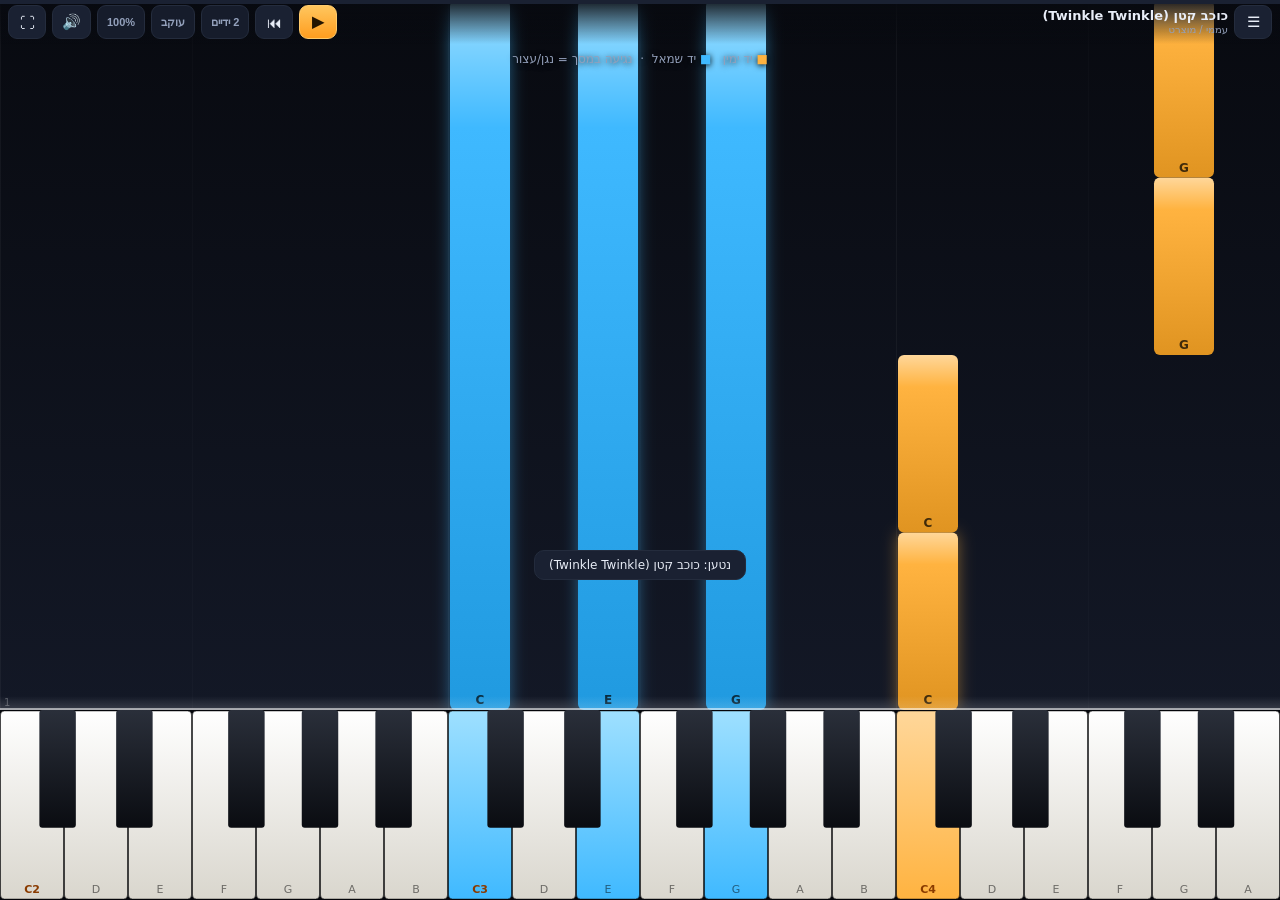
==== commit 5eb6c6c7: "Move piano app to repo root, archive workout tracker - אפליקציית מדריך הפסנתר עוברת משורש piano/ לשו" ====
--- a/index.html
+++ b/index.html
@@ -1,489 +1,175 @@
 <!DOCTYPE html>
 <html lang="he" dir="rtl">
 <head>
-    <meta charset="UTF-8">
-    <meta name="viewport" content="width=device-width, initial-scale=1.0, maximum-scale=1.0, user-scalable=no, viewport-fit=cover">
-    <title>GymPro Elite 12.12.3</title> <!-- Version Updated -->
-    <meta name="apple-mobile-web-app-capable" content="yes">
-    <meta name="apple-mobile-web-app-status-bar-style" content="black-translucent">
-    <link rel="stylesheet" href="style.css">
-    <link href="https://fonts.googleapis.com/css2?family=Inter:wght@300;400;600;800&display=swap" rel="stylesheet">
+<meta charset="utf-8">
+<meta name="viewport" content="width=device-width, initial-scale=1, maximum-scale=1, user-scalable=no, viewport-fit=cover">
+<meta name="theme-color" content="#080a10">
+<meta name="mobile-web-app-capable" content="yes">
+<meta name="apple-mobile-web-app-capable" content="yes">
+<meta name="apple-mobile-web-app-status-bar-style" content="black-translucent">
+<title>מדריך פסנתר</title>
+<link rel="manifest" href="manifest.webmanifest">
+<link rel="apple-touch-icon" href="apple-touch-icon.png">
+<link rel="stylesheet" href="css/app.css">
 </head>
 <body>
-    <div class="glass-overlay"></div>
-    
-    <!-- Warmup Modal -->
-    <div id="warmup-modal" class="modal-overlay">
-        <div class="modal-content">
-            <h3>חימום מומלץ</h3>
-            <div id="warmup-list" class="vertical-stack" style="margin: 20px 0;"></div>
-            <button class="btn-main primary-gradient" onclick="markWarmupDone()">סיימתי חימום</button>
-            <button class="btn-text" onclick="closeWarmup()">סגור ללא רישום</button>
+<div id="app">
+  <canvas id="stage"></canvas>
+
+  <div id="seekbar"><div id="seekfill"></div><div id="seekloop"></div></div>
+
+  <header id="bar">
+    <button class="btn" id="btnMenu" title="ספריית יצירות">☰</button>
+    <div id="title"><span id="titleMain">בחר יצירה</span><span id="titleSub"></span></div>
+    <button class="btn primary" id="btnPlay" title="נגן">▶</button>
+    <button class="btn" id="btnRestart" title="מהתחלה">⏮</button>
+    <button class="btn chip" id="btnHands">2 ידיים</button>
+    <button class="btn chip" id="btnMode">עוקב</button>
+    <button class="btn chip" id="btnSpeed">100%</button>
+    <button class="btn" id="btnSound" title="צליל">🔊</button>
+    <button class="btn" id="btnFull" title="מסך מלא">⛶</button>
+  </header>
+
+  <div id="hud"></div>
+  <div id="toast"></div>
+
+  <aside id="panel">
+    <div class="panel-head">
+      <strong>מדריך פסנתר</strong>
+      <button class="btn" id="btnClose">✕</button>
+    </div>
+    <div class="panel-body">
+      <section>
+        <h3>יצירות</h3>
+        <div id="songList" class="list"></div>
+      </section>
+
+      <section>
+        <h3>ייבוא תווים</h3>
+        <label class="filebtn">
+          בחר קובץ MIDI או MusicXML
+          <input type="file" id="fileMidi" accept=".mid,.midi,.musicxml,.xml,.mxl,audio/midi" hidden>
+        </label>
+        <p class="hint">
+          נתמכים: <b dir="ltr">.mid</b> · <b dir="ltr">.midi</b> · <b dir="ltr">.musicxml</b> · <b dir="ltr">.mxl</b> · <b dir="ltr">.xml</b>.
+          כמעט לכל יצירה מוכרת יש קובץ כזה בחינם (MuseScore.com, piano-midi.de, IMSLP, Mutopia).
+          מורידים לטלפון, מייבאים כאן — והקלידים נדלקים לבד. בקובץ עם שתי מערכות תווים
+          היד הימנית והשמאלית מזוהות אוטומטית.
+        </p>
+      </section>
+
+      <section>
+        <h3>הזנת תווים ידנית</h3>
+        <input class="txt" id="txtTitle" placeholder="שם היצירה">
+        <div class="two">
+          <input class="txt" id="txtBpm" type="number" value="90" placeholder="טמפו">
+          <input class="txt" id="txtSig" type="number" value="4" placeholder="ביטים בתיבה">
         </div>
+        <label class="row">יד ימין</label>
+        <textarea class="txt" id="txtR" rows="3" placeholder="E4 E4 F4 G4 | G4 F4 E4 D4"></textarea>
+        <label class="row">יד שמאל</label>
+        <textarea class="txt" id="txtL" rows="2" placeholder="C3+E3+G3:4 | G2+B2+D3:4"></textarea>
+        <button class="btn primary wide" id="btnAddText">הוסף לספרייה</button>
+        <p class="hint">
+          תו = אות + אוקטבה (<b>C4</b> = דו מרכזי, <b>F#3</b>, <b>Bb2</b>).
+          אקורד עם <b>+</b> ‏(C4+E4+G4). משך בביטים אחרי <b>:</b> ‏(<b>C4:2</b> = חצי, ברירת מחדל רבע=1).
+          הפסקה = <b>r:1</b>. חזרה = <b>( C4 E4 )*4</b>. הקו <b>|</b> הוא רק לנוחות.
+        </p>
+      </section>
+
+      <section>
+        <h3>נגינה</h3>
+        <label class="row">מהירות <output id="outSpeed">100%</output></label>
+        <input type="range" id="rngSpeed" min="25" max="150" step="5" value="100">
+        <label class="row">טמפו (BPM) <output id="outBpm">—</output></label>
+        <input type="range" id="rngBpm" min="30" max="200" step="1" value="100">
+        <label class="row">כמה קדימה לראות <output id="outAhead">4.0 ביטים</output></label>
+        <input type="range" id="rngAhead" min="2" max="12" step="0.5" value="4">
+        <label class="row">עוצמת צליל <output id="outVol">60%</output></label>
+        <input type="range" id="rngVol" min="0" max="100" step="5" value="60">
+        <label class="check"><input type="checkbox" id="chkMetro"> מטרונום</label>
+        <label class="check"><input type="checkbox" id="chkCount" checked> ספירה לתוך היצירה (תיבה אחת)</label>
+      </section>
+
+      <section>
+        <h3>מצב "המתן לי"</h3>
+        <p class="hint">הנגינה נעצרת על כל תו עד שתנגן אותו. מקור הקלט:</p>
+        <div class="seg" id="segInput">
+          <button data-v="touch" class="on">מגע במסך</button>
+          <button data-v="midi">פסנתר MIDI</button>
+          <button data-v="mic">מיקרופון</button>
+        </div>
+        <p class="hint" id="inputHint">מגע: לוחצים על הקליד הדולק במסך.</p>
+        <label class="check"><input type="checkbox" id="chkOct"> לקבל גם אוקטבה אחרת (מומלץ למיקרופון)</label>
+      </section>
+
+      <section>
+        <h3>תצוגה</h3>
+        <div class="seg" id="segLabels">
+          <button data-v="names" class="on">C D E</button>
+          <button data-v="solfege">דו רה מי</button>
+          <button data-v="none">בלי שמות</button>
+        </div>
+        <label class="row">טווח הקלידים</label>
+        <div class="seg" id="segRange">
+          <button data-v="out">− הרחב</button>
+          <button data-v="left">◀</button>
+          <button data-v="right">▶</button>
+          <button data-v="in">+ הצר</button>
+          <button data-v="auto" class="on">אוטומטי</button>
+        </div>
+      </section>
+
+      <section>
+        <h3>לולאת תרגול</h3>
+        <div class="seg" id="segLoop">
+          <button data-v="a">קבע התחלה</button>
+          <button data-v="b">קבע סוף</button>
+          <button data-v="clear">בטל</button>
+        </div>
+        <p class="hint" id="loopHint">אין לולאה.</p>
+      </section>
+
+      <section>
+        <h3>הספרייה שלי</h3>
+        <div class="seg">
+          <button id="btnExport">ייצוא לקובץ</button>
+          <label class="filebtn" style="flex:1;padding:8px 6px;font-size:12px;border-style:solid;border-color:var(--line)">
+            ייבוא מקובץ
+            <input type="file" id="fileLib" accept=".json,application/json" hidden>
+          </label>
+        </div>
+        <p class="hint">גיבוי של היצירות שייבאת. שימושי במיוחד בספארי — iOS מוחק אחסון של אתרים
+          שלא נכנסת אליהם שבוע. (הוספה למסך הבית פותרת את זה ברוב המקרים.)</p>
+      </section>
+
+      <section>
+        <h3>תאימות המכשיר הזה</h3>
+        <div class="diag" id="diag"></div>
+        <p class="hint" id="diagHint"></p>
+      </section>
+
+      <section>
+        <h3>איך משתמשים</h3>
+        <p class="hint">
+          מניחים את הטלפון <b>לרוחב</b> על מעמד התווים של הפסנתר. הקלידים על המסך מסודרים כמו הפסנתר האמיתי —
+          ה־C המסומן בכתום (C4 = דו מרכזי) הוא נקודת ההתמצאות. התווים נופלים מלמעלה: כתום = יד ימין, כחול = יד שמאל.
+          כשתו מגיע לקו התחתון — מנגנים.
+        </p>
+        <p class="hint">מומלץ להתחיל ב־50% מהירות, יד אחת בכל פעם, ועם לולאה על התיבות הקשות.</p>
+      </section>
     </div>
+  </aside>
+  <div id="scrim"></div>
 
-    <!-- Edit Set Modal -->
-    <div id="edit-set-modal" class="modal-overlay">
-        <div class="modal-content">
-            <h3>עריכת סט</h3>
-            <div class="input-grid" style="margin-bottom: 15px;">
-                <div class="glass-card compact"><label>Weight</label><input type="number" id="edit-weight" class="minimal-input" style="margin:0;"></div>
-                <div class="glass-card compact"><label>Reps</label><input type="number" id="edit-reps" class="minimal-input" style="margin:0;"></div>
-                <div class="glass-card compact"><label>RIR</label><input type="number" id="edit-rir" class="minimal-input" style="margin:0;"></div>
-            </div>
-            <input type="text" id="edit-note" class="minimal-input" placeholder="הערה...">
-            
-            <button class="btn-main primary-gradient" onclick="saveSetEdit()">שמור שינויים</button>
-            <button id="btn-delete-set" class="btn-text" style="color: #ff453a;" onclick="deleteSetFromLog()">מחק סט זה</button>
-            <button class="btn-text" onclick="closeEditModal()">ביטול</button>
-        </div>
+  <div id="rotate">
+    <div>
+      <div class="rot-ico">📱</div>
+      <p>סובב את הטלפון לרוחב<br><small>ככה הפסנתר נכנס במלואו</small></p>
+      <button class="btn primary" id="btnIgnoreRotate">המשך בכל זאת</button>
     </div>
-
-    <!-- Exercise Config Modal -->
-    <div id="ex-config-modal" class="modal-overlay">
-        <div class="modal-content" style="max-width: 350px;">
-            <h3 id="ex-config-title">הגדרת תרגיל</h3>
-            
-            <div class="vertical-stack" style="gap: 15px; text-align: right;">
-                <div>
-                    <label class="input-label">שם התרגיל</label>
-                    <input type="text" id="conf-ex-name" class="minimal-input" placeholder="למשל: לחיצת חזה">
-                </div>
-                
-                <div>
-                    <label class="input-label">קבוצת שריר</label>
-                    <select id="conf-ex-muscle" class="minimal-input" style="background: var(--card-bg);">
-                        <option value="חזה">חזה</option>
-                        <option value="גב">גב</option>
-                        <option value="רגליים">רגליים</option>
-                        <option value="כתפיים">כתפיים</option>
-                        <option value="יד קדמית">יד קדמית</option>
-                        <option value="יד אחורית">יד אחורית</option>
-                        <option value="בטן">בטן</option>
-                        <option value="קליסטניקס">קליסטניקס</option>
-                    </select>
-                </div>
-
-                <!-- Unilateral Checkbox -->
-                <div style="display: flex; align-items: center; justify-content: space-between; border-bottom: 1px solid var(--border); padding-bottom: 10px;">
-                    <span class="input-label" style="margin:0;">חד-צדדי (Unilateral)</span>
-                    <input type="checkbox" id="conf-ex-uni" class="archive-checkbox">
-                </div>
-
-                <div class="input-grid" style="grid-template-columns: 1fr 1fr;">
-                    <div>
-                        <label class="input-label">משקל בסיס</label>
-                        <input type="number" id="conf-ex-base" class="minimal-input" placeholder="kg">
-                    </div>
-                    <div>
-                        <label class="input-label">קפיצות (Step)</label>
-                        <select id="conf-ex-step" class="minimal-input" style="background: var(--card-bg);">
-                            <option value="0.5">0.5</option>
-                            <option value="1">1.0</option>
-                            <option value="1.25">1.25</option>
-                            <option value="2.5">2.5</option>
-                            <option value="5">5.0</option>
-                            <option value="10">10.0</option>
-                        </select>
-                    </div>
-                </div>
-
-                <div class="input-grid" style="grid-template-columns: 1fr 1fr;">
-                    <div>
-                        <label class="input-label">מינימום</label>
-                        <input type="number" id="conf-ex-min" class="minimal-input" placeholder="0">
-                    </div>
-                    <div>
-                        <label class="input-label">מקסימום</label>
-                        <input type="number" id="conf-ex-max" class="minimal-input" placeholder="200">
-                    </div>
-                </div>
-            </div>
-
-            <button class="btn-main primary-gradient" onclick="saveExerciseConfig()">שמור הגדרות</button>
-            <button id="btn-delete-ex" class="btn-text" style="color: #ff453a; display: none;" onclick="deleteExercise()">מחק תרגיל מהמאגר</button>
-            <button class="btn-text" onclick="closeExConfigModal()">ביטול</button>
-        </div>
-    </div>
-    <!-- Rest Timer Settings Modal -->
-    <div id="exercise-settings-modal" class="modal-overlay">
-        <div class="modal-content">
-            <h3 id="ex-settings-title">הגדרות תרגיל</h3>
-            <p class="sub-text">זמן מנוחה (שניות)</p>
-            <div class="stepper-control">
-                <button class="stepper-btn" onclick="changeRestTime(-15)">-</button>
-                <span id="rest-time-display" class="stepper-value">90s</span>
-                <button class="stepper-btn" onclick="changeRestTime(15)">+</button>
-            </div>
-            <button class="btn-main primary-gradient" onclick="saveExerciseSettings()">שמור</button>
-            <button class="btn-text" onclick="closeExerciseSettings()">ביטול</button>
-        </div>
-    </div>
-
-    <!-- Recovery Modal -->
-    <div id="recovery-modal" class="modal-overlay">
-        <div class="modal-content">
-            <h3>נמצא אימון פעיל</h3>
-            <p class="sub-text">האם ברצונך להמשיך מהנקודה שבה הפסקת?</p>
-            <div class="vertical-stack">
-                <button class="btn-main primary-gradient" onclick="restoreSession()">כן, המשך אימון</button>
-                <button class="btn-text" style="color: #ff453a;" onclick="discardSession()">לא, התחל מחדש</button>
-            </div>
-        </div>
-    </div>
-
-    <!-- Bottom Sheet (Drawer) -->
-    <div id="sheet-overlay" class="bottom-sheet-overlay" onclick="closeDayDrawer()"></div>
-    <div id="sheet-modal" class="bottom-sheet">
-        <div class="sheet-handle"></div>
-        <div id="sheet-content" class="sheet-content"></div>
-    </div>
-
-    <div class="app-container">
-        <header class="app-header">
-            <button id="global-back" class="back-btn" onclick="handleBackClick()">
-                <div class="chevron-back"></div>
-            </button>
-            <div class="brand-logo">GYMPRO <span>ELITE</span></div>
-            <button id="btn-settings" class="settings-btn" onclick="openSettings()">⚙️</button>
-        </header>
-
-        <main class="content-area">
-            
-            <div id="ui-week" class="screen active">
-                <div class="hero-section"><h1>ברוך הבא <span>לוח בקרה אישי</span></h1></div>
-                
-                <button onclick="initAudio()" id="audio-init-btn" class="action-card primary-gradient">
-                    <div class="card-text center-text">לחץ להפעלת סאונד</div>
-                </button>
-
-                <div class="section-label">בחר תוכנית שבועית</div>
-                
-                <div class="grid-menu" style="grid-template-columns: 1fr 1fr;">
-                    <button class="menu-card" onclick="selectWeek(1)"><span>שבוע 1</span><div class="chevron"></div></button>
-                    <button class="menu-card" onclick="selectWeek(2)"><span>שבוע 2</span><div class="chevron"></div></button>
-                    <button class="menu-card" onclick="selectWeek(3)"><span>שבוע 3</span><div class="chevron"></div></button>
-                    <button class="menu-card deload-card" onclick="selectWeek('deload')"><span>דילואוד</span><div class="chevron"></div></button>
-                </div>
-
-                <button class="action-card secondary" style="margin-top: 20px;" onclick="openArchive()">
-                    <div class="card-text center-text">ארכיון וגיבוי</div>
-                </button>
-
-                <div class="version-footer">GymPro Elite v12.12.3</div>
-            </div>
-
-            <!-- SETTINGS SCREEN -->
-            <div id="ui-settings" class="screen">
-                <h2 class="section-title">הגדרות וניהול</h2>
-                
-                <button class="menu-card tall" style="width:100%; margin-bottom: 10px; border-color: var(--accent);" onclick="openWorkoutManager()">
-                    <h3 style="color:var(--accent);">ניהול תוכניות אימון</h3>
-                    <p>ערוך, צור או מחק תוכניות</p>
-                </button>
-
-                <button class="menu-card tall" style="width:100%; margin-bottom: 20px; border-color: var(--type-b);" onclick="openExerciseDatabase()">
-                    <h3 style="color:var(--type-b);">ניהול מאגר תרגילים</h3>
-                    <p>יצירה, עריכה וניהול הגדרות לכל התרגילים</p>
-                </button>
-
-                <div class="glass-card">
-                    <h3 style="margin-top:0">ניהול נתונים</h3>
-                    <p style="color:var(--text-dim); font-size:0.9em;">גרסה V12.12.3</p>
-                    <button class="btn-text" style="color: #ff453a; border: 1px solid #ff453a; border-radius: 12px; margin-bottom: 20px;" onclick="resetToFactorySettings()">איפוס להגדרות יצרן</button>
-                    
-                    <div style="border-top: 1px solid var(--border); padding-top: 15px;">
-                        <label style="color:var(--text-dim); font-size:0.8em; display:block; margin-bottom:10px;">ניהול תבניות (ללא היסטוריה)</label>
-                        <div class="input-grid" style="grid-template-columns: 1fr 1fr;">
-                            <button class="glass-card compact" style="margin:0; border-color: var(--accent); color: var(--accent);" onclick="StorageManager.exportConfiguration()">שמור תבנית</button>
-                            <button class="glass-card compact" style="margin:0; border-color: var(--type-b); color: var(--type-b);" onclick="triggerConfigImport()">טען תבנית</button>
-                        </div>
-                    </div>
-                </div>
-                <input type="file" id="import-config-file" style="display: none;" onchange="processConfigImport(this)">
-            </div>
-
-       <!-- EXERCISE DATABASE MANAGER -->
-            <div id="ui-exercise-db" class="screen">
-                 <div style="position: sticky; top: 0; background: var(--bg); z-index: 10; padding-bottom: 10px;">
-                    <h2 class="section-title" style="margin-bottom: 10px;">מאגר תרגילים</h2>
-                    
-                    <input type="text" id="db-search" class="search-input" placeholder="חפש תרגיל לעריכה..." oninput="renderExerciseDatabase()">
-                    
-                    <div class="chip-container">
-                        <button class="chip active" onclick="setDbFilter('all', this)">הכל</button>
-                        <button class="chip" onclick="setDbFilter('חזה', this)">חזה</button>
-                        <button class="chip" onclick="setDbFilter('גב', this)">גב</button>
-                        <button class="chip" onclick="setDbFilter('רגליים', this)">רגליים</button>
-                        <button class="chip" onclick="setDbFilter('כתפיים', this)">כתפיים</button>
-                        <button class="chip" onclick="setDbFilter('ידיים', this)">ידיים</button>
-                        <button class="chip" onclick="setDbFilter('בטן', this)">בטן</button>
-                        <button class="chip" onclick="setDbFilter('קליסטניקס', this)">קליסטניקס</button>
-                    </div>
-
-                    <button class="btn-text" onclick="openExerciseCreator()" style="color: var(--type-b); border: 1px dashed var(--type-b); margin-top: 5px; font-weight: 600;">+ יצירת תרגיל חדש</button>
-                </div>
-                <div id="db-list" class="vertical-stack" style="padding-top: 10px;"></div>
-                <button class="btn-text" onclick="handleBackClick()">חזור</button>
-            </div>
-            <!-- WORKOUT MANAGER (LIST) -->
-            <div id="ui-workout-manager" class="screen">
-                <div class="hero-section"><h2>ניהול תוכניות</h2></div>
-                <div id="manager-list" class="vertical-stack"></div>
-                <div style="margin-top: 15px;">
-                    <button class="btn-main primary-gradient" onclick="createNewWorkout()">+ צור תוכנית חדשה</button>
-                    <!-- New Dashboard Button -->
-                    <button class="btn-text" style="margin-top: 15px;" onclick="navigate('ui-week', true)">חזרה ללוח הבקרה</button>
-                </div>
-            </div>
-
-            <!-- WORKOUT EDITOR -->
-            <div id="ui-workout-editor" class="screen">
-                <div class="hero-section"><h2>עריכת תוכנית</h2></div>
-                
-                <div class="glass-card">
-                    <label style="font-size:0.8em; color:var(--text-dim);">שם התוכנית</label>
-                    <input type="text" id="editor-workout-name" class="minimal-input" style="text-align:right; font-size:1.2em; font-weight:bold; margin-bottom:10px;">
-                    
-                    <div style="display: flex; align-items: center; justify-content: space-between; border-top: 1px solid var(--border); padding-top: 10px;">
-                        <span style="font-size:0.9em;">הצג בשבוע דילואוד?</span>
-                        <input type="checkbox" id="editor-deload-check" class="archive-checkbox">
-                    </div>
-
-                    <div style="display: flex; align-items: center; justify-content: space-between; border-top: 1px solid var(--border); padding-top: 10px; margin-top: 5px;">
-                        <span style="font-size:0.9em; color: var(--type-free);">מופיע בדילואוד בלבד?</span>
-                        <input type="checkbox" id="editor-deload-only-check" class="archive-checkbox">
-                    </div>
-                </div>
-
-                <div class="section-label">רשימת תרגילים</div>
-                <div id="editor-list" class="vertical-stack"></div>
-
-                <div class="input-grid" style="margin-top: 10px; grid-template-columns: 1fr 1fr;">
-                    <button class="btn-text" style="border: 1px dashed var(--accent); color: var(--accent);" onclick="openExerciseSelector()">+ הוסף תרגיל</button>
-                    <button class="btn-text" style="border: 1px dashed var(--type-free); color: var(--type-free);" onclick="addClusterToEditor()">+ צור סבב</button>
-                </div>
-                
-                <div style="margin-top: 30px;">
-                    <button class="btn-main primary-gradient" onclick="saveWorkoutChanges()">שמור שינויים</button>
-                    <button class="btn-text" onclick="handleBackClick()">ביטול</button>
-                </div>
-            </div>
-
-            <!-- EXERCISE SELECTOR (SMART PICKER) -->
-            <div id="ui-exercise-selector" class="screen">
-                <div style="position: sticky; top: 0; background: var(--bg); z-index: 10; padding-bottom: 10px;">
-                    <h2 class="section-title" style="margin-bottom: 10px;">בחר תרגיל</h2>
-                    
-                    <input type="text" id="selector-search" class="search-input" placeholder="חפש תרגיל..." oninput="filterSelector()">
-                    
-                    <div class="chip-container">
-                        <button class="chip active" onclick="setSelectorFilter('all', this)">הכל</button>
-                        <button class="chip" onclick="setSelectorFilter('חזה', this)">חזה</button>
-                        <button class="chip" onclick="setSelectorFilter('גב', this)">גב</button>
-                        <button class="chip" onclick="setSelectorFilter('רגליים', this)">רגליים</button>
-                        <button class="chip" onclick="setSelectorFilter('כתפיים', this)">כתפיים</button>
-                        <button class="chip" onclick="setSelectorFilter('ידיים', this)">ידיים</button>
-                        <button class="chip" onclick="setSelectorFilter('בטן', this)">בטן</button>
-                        <button class="chip" onclick="setSelectorFilter('קליסטניקס', this)">קליסטניקס</button>
-                    </div>
-
-                    <button class="btn-text" onclick="openExerciseCreator()" style="color: var(--type-b); border: 1px dashed var(--type-b); margin-top: 10px; font-weight: 600;">+ יצירת תרגיל חדש</button>
-                </div>
-
-                <div id="selector-list" class="vertical-stack" style="padding-top: 10px;"></div>
-                <button class="btn-text" onclick="handleBackClick()">ביטול</button>
-            </div>
-
-            <div id="ui-workout-type" class="screen">
-                <div class="hero-section"><h2 id="workout-week-title">בחר מסלול</h2></div>
-                <div id="workout-menu-container" class="vertical-stack"></div>
-                <button class="menu-card tall freestyle-card" style="margin-top: 15px;" onclick="startFreestyle()"><h3>Freestyle</h3><p>בחירה חופשית</p></button>
-            </div>
-            
-            <!-- VARIATION / FREESTYLE (UNIFIED) -->
-            <div id="ui-variation" class="screen">
-                <div style="position: sticky; top: 0; background: var(--bg); z-index: 10; padding-bottom: 10px;">
-                     <!-- Context Actions (Injected via JS) -->
-                     <div id="variation-context-container" style="display:none; margin-bottom:10px;">
-                        <button id="btn-var-resume" class="action-card success-gradient" style="margin-bottom:10px;" onclick="resumeWorkout()">
-                            <div class="card-text center-text">חזור למסלול</div>
-                        </button>
-                     </div>
-
-                     <h2 id="variation-title" class="section-title" style="margin-bottom:10px;">בחר תרגיל</h2>
-                     <input type="text" id="freestyle-search" class="search-input" placeholder="חפש תרגיל..." oninput="renderFreestyleList()">
-                     <div id="variation-chips" class="chip-container" style="display: flex;"></div>
-                </div>
-                
-                <div id="variation-options" class="vertical-stack" style="padding-top: 10px;"></div>
-                
-                <!-- Extra Phase Finish Button (Injected via JS) -->
-                <button id="btn-var-finish-extra" class="finish-main-btn" style="display:none; margin-top:20px;" onclick="finishExtraPhase()">סיום אימון</button>
-                
-                <button class="btn-text" onclick="handleBackClick()">חזור</button>
-            </div>
-            
-            <div id="ui-swap-list" class="screen">
-                <h2 class="section-title">אפשרויות החלפה</h2>
-                <div id="swap-container" class="vertical-stack"></div>
-                <button class="btn-text" onclick="handleBackClick()">ביטול</button>
-            </div>
-
-            <div id="ui-1rm" class="screen">
-                <div class="hero-section"><h2 id="rm-title">1RM</h2></div>
-                <div class="glass-card">
-                    <label>משקל מקסימלי (RM)</label>
-                    <select id="rm-picker" class="ios-picker"></select>
-                </div>
-                <button class="btn-main primary-gradient" onclick="save1RM()">צור אימון</button>
-            </div>
-
-            <div id="ui-confirm" class="screen">
-                <div class="confirm-fixed-top">
-                    <p>התרגיל הבא:</p>
-                    <h2 id="confirm-ex-name"></h2>
-                    <div id="confirm-ex-config" class="sub-text" style="margin-top: -10px; margin-bottom: 20px; font-size: 0.8em; color: var(--accent);"></div>
-                    
-                    <button class="btn-main primary-gradient" onclick="confirmExercise(true)">התחל אימון</button>
-                    
-                    <div class="secondary-buttons-grid">
-                        <button class="control-btn passive-action" onclick="confirmExercise(false)"><span>דלג</span></button>
-                        <button id="btn-swap-confirm" class="control-btn outline-action" onclick="openSwapMenu()"><span>החלף</span></button>
-                        <button id="btn-add-exercise" class="control-btn outline-action" onclick="interruptWorkout()"><span>הוסף</span></button>
-                    </div>
-                </div>
-                <div id="history-container" style="width: 100%; margin-top: 20px;"></div>
-            </div>
-
-            <div id="ui-cluster-rest" class="screen flex-center">
-                <div class="confirm-box">
-                    <p style="color:var(--text-dim);">מנוחה בין סבבים</p>
-                    <h2 id="cluster-status-text"></h2>
-                    <div class="timer-wrap" style="margin: 30px auto;">
-                        <svg class="timer-svg" viewBox="0 0 100 100">
-                            <circle class="timer-bg" cx="50" cy="50" r="45"></circle>
-                            <circle id="cluster-timer-bar" class="timer-bar" cx="50" cy="50" r="45"></circle>
-                        </svg>
-                        <div id="cluster-timer-text" class="timer-text">00:00</div>
-                    </div>
-                    <div id="next-round-preview" class="glass-card compact" style="text-align: right; margin-bottom: 20px;">
-                        <label>הסבב הבא כולל:</label>
-                        <div id="cluster-next-list" style="font-size: 0.9em; color: white;"></div>
-                    </div>
-                    <button id="btn-cluster-main" class="btn-main primary-gradient" onclick="startNextRound()">התחל סבב הבא</button>
-                    <button id="btn-extra-round" class="btn-text secondary-action" style="display: none; margin-top: 15px;" onclick="addExtraRound()">+ בצע סבב נוסף</button>
-                    <button id="btn-cluster-skip-text" class="btn-text" style="color: #ff453a; margin-top: 10px;" onclick="finishCluster()">סיים סבב זה והמשך</button>
-                </div>
-            </div>
-
-            <div id="ui-main" class="screen">
-                <div class="exercise-header">
-                    <div class="header-tools">
-                        <button onclick="openHistoryDrawer()" class="tool-btn">היסטוריה</button>
-                        <button onclick="openSessionLog()" class="tool-btn">יומן</button>
-                    </div>
-
-                    <div class="badge-row" style="margin-top: 5px;">
-                        <span id="set-counter" class="ios-badge">SET 1/3</span>
-                        <button id="btn-warmup" class="warmup-badge" onclick="calcWarmup()">חימום</button>
-                        <div id="unilateral-note" class="uni-badge">UNILATERAL</div>
-                    </div>
-                    <h2 id="ex-display-name" style="margin-top: 15px;"></h2>
-                    <div id="last-set-info" class="history-pill"></div>
-                </div>
-
-                <div class="input-grid">
-                    <div class="glass-card compact"><label>Weight</label><select id="weight-picker" class="ios-picker"></select></div>
-                    <div class="glass-card compact"><label>Reps</label><select id="reps-picker" class="ios-picker"></select></div>
-                    <div class="glass-card compact"><label>RIR</label><select id="rir-picker" class="ios-picker"></select></div>
-                </div>
-
-                <input type="text" id="set-notes" class="minimal-input" placeholder="הערות לסט (אופציונלי)">
-                <button id="btn-submit-set" class="btn-main primary-gradient pulse" onclick="nextStep()">סיום סט</button>
-
-                <div id="action-panel" class="action-panel" style="display: none;">
-                    <p id="next-ex-preview" class="passive-preview"></p>
-                    <div class="vertical-stack">
-                        <button class="btn-main primary-gradient" onclick="finishCurrentExercise()">המשך לתרגיל הבא</button>
-                        <button class="btn-text secondary-action" onclick="addExtraSet()">+ סט נוסף</button>
-                    </div>
-                </div>
-
-                <div id="timer-area" class="timer-section">
-                    <div class="timer-wrap">
-                        <svg class="timer-svg" viewBox="0 0 100 100">
-                            <circle class="timer-bg" cx="50" cy="50" r="45"></circle>
-                            <circle id="timer-progress" class="timer-bar" cx="50" cy="50" r="45"></circle>
-                        </svg>
-                        <div id="rest-timer" class="timer-text">00:00</div>
-                    </div>
-                </div>
-                <button id="btn-skip-exercise" class="btn-text passive-skip" onclick="skipCurrentExercise()">דלג על התרגיל</button>
-            </div>
-
-            <div id="ui-ask-extra" class="screen">
-                <div class="confirm-fixed-top">
-                    <h2>האם להוסיף תרגילים נוספים?</h2>
-                    <p class="sub-text">ניתן לבחור תרגילים מכל קבוצות השרירים</p>
-                    <div class="vertical-stack">
-                        <button class="btn-text" onclick="finish()">לא, סיים אימון</button>
-                        <button class="btn-main primary-gradient" onclick="startExtraPhase()">כן, הוסף תרגילים</button>
-                    </div>
-                </div>
-            </div>
-
-            <div id="ui-summary" class="screen">
-                <div class="hero-section"><h2>סיכום אימון</h2></div>
-                <input type="text" id="summary-note" class="minimal-input" placeholder="הערות כלליות לאימון (אופציונלי)" style="margin-bottom: 20px;">
-                <div id="summary-area" class="summary-card"></div>
-                <button class="btn-main primary-gradient" onclick="copyResult()">העתק וסגור</button>
-            </div>
-
-            <div id="ui-archive" class="screen">
-                <div class="hero-section"><h2>ארכיון וגיבוי</h2></div>
-                <div class="input-grid" style="margin-bottom: 20px;">
-                    <button class="glass-card compact" onclick="exportData()" style="width:100%; border:1px solid var(--accent); color:var(--accent);"><label style="color:var(--text); font-size:0.9em; margin-bottom:5px; font-weight:600;">ייצוא</label></button>
-                    <button class="glass-card compact" onclick="triggerImport()" style="width:100%; border:1px solid #32D74B; color:#32D74B;"><label style="color:var(--text); font-size:0.9em; margin-bottom:5px; font-weight:600;">ייבוא</label></button>
-                </div>
-                <div class="segmented-control">
-                    <button id="btn-view-list" class="segment-btn active" onclick="switchArchiveView('list')">רשימה</button>
-                    <button id="btn-view-calendar" class="segment-btn" onclick="switchArchiveView('calendar')">לוח שנה</button>
-                </div>
-                <div id="calendar-view" style="display: none;">
-                    <div class="calendar-wrapper">
-                        <div class="calendar-header">
-                            <button class="month-nav-btn" onclick="changeMonth(-1)">❮</button>
-                            <span id="current-month-display" class="current-month-display"></span>
-                            <button class="month-nav-btn" onclick="changeMonth(1)">❯</button>
-                        </div>
-                        <div class="calendar-grid">
-                            <div class="day-name">א'</div><div class="day-name">ב'</div><div class="day-name">ג'</div><div class="day-name">ד'</div><div class="day-name">ה'</div><div class="day-name">ו'</div><div class="day-name">ש'</div>
-                        </div>
-                        <div id="calendar-days" class="calendar-grid"></div>
-                    </div>
-                </div>
-                <div id="list-view-container">
-                    <div class="archive-actions" style="display: flex; gap: 10px; margin-bottom: 15px;">
-                        <button class="glass-card compact" style="width: 100%; color: var(--accent); border-color: var(--accent); font-weight:600; font-size: 0.9em;" onclick="copyBulkLog('all')">העתק הכל</button>
-                        <button id="btn-copy-selected" class="glass-card compact" style="width: 100%; color: var(--text-dim); border-color: var(--border); font-weight:600; opacity: 0.5; font-size: 0.9em;" onclick="copyBulkLog('selected')" disabled>העתק מסומנים</button>
-                    </div>
-                    <div id="archive-list" class="vertical-stack"></div>
-                </div>
-                <input type="file" id="import-file" style="display: none;" onchange="importData(this)">
-            </div>
-
-            <div id="ui-archive-detail" class="screen">
-                <div class="hero-section"><h2>פרטי אימון</h2></div>
-                <div id="archive-detail-content" class="summary-card"></div>
-                <div class="vertical-stack" style="margin-top: 20px;">
-                    <button class="btn-main primary-gradient" id="btn-archive-copy">העתק סיכום</button>
-                    <button class="btn-text" id="btn-archive-delete" style="color: #ff453a;">מחק אימון מהארכיון</button>
-                </div>
-            </div>
-
-        </main>
-    </div>
-    <script src="script.js"></script>
+  </div>
+</div>
+<script type="module" src="js/main.js"></script>
 </body>
 </html>
--- a/css/app.css
+++ b/css/app.css
@@ -0,0 +1,101 @@
+:root{
+  --bg:#080a10; --panel:#131826; --line:#242c3d; --txt:#e8edf7; --dim:#93a0bb;
+  --r:#ffb340; --l:#3fb9ff; --ok:#4ade80; --warn:#ff5f7a;
+}
+*{box-sizing:border-box;-webkit-tap-highlight-color:transparent}
+html,body{margin:0;height:100%;overflow:hidden;background:var(--bg);color:var(--txt);
+  font-family:system-ui,-apple-system,"Segoe UI",Rubik,Arial,sans-serif;overscroll-behavior:none;touch-action:manipulation}
+/* אייפון: בלנדסקייפ המגרעת נמצאת בצד והפס התחתון מכסה את הקלידים */
+#app{position:fixed;inset:0;
+  padding-left:env(safe-area-inset-left);padding-right:env(safe-area-inset-right);
+  padding-bottom:env(safe-area-inset-bottom)}
+#stage{position:absolute;inset:0;width:100%;height:100%;display:block;touch-action:none}
+
+/* סרגל עליון */
+#bar{position:absolute;top:0;right:0;left:0;height:44px;display:flex;align-items:center;gap:6px;
+  padding:0 8px;background:linear-gradient(180deg,rgba(8,10,16,.92),rgba(8,10,16,0));
+  padding-top:env(safe-area-inset-top);box-sizing:content-box;z-index:5}
+#title{flex:1;min-width:0;display:flex;flex-direction:column;line-height:1.15;overflow:hidden}
+#titleMain{font-size:13px;font-weight:600;white-space:nowrap;overflow:hidden;text-overflow:ellipsis}
+#titleSub{font-size:10px;color:var(--dim);white-space:nowrap;overflow:hidden;text-overflow:ellipsis}
+.btn{min-width:38px;height:34px;border-radius:9px;border:1px solid var(--line);background:#1a2132;
+  color:var(--txt);font-size:15px;display:flex;align-items:center;justify-content:center;cursor:pointer;
+  padding:0 9px;flex:0 0 auto}
+.btn:active{transform:scale(.94)}
+.btn.primary{background:linear-gradient(180deg,#ffc65e,#ff9d1f);color:#241400;border-color:#ffca6a;font-weight:700}
+.btn.chip{font-size:11px;font-weight:600;background:#161c2b;color:var(--dim)}
+.btn.chip.act{color:#0b1220;background:var(--ok);border-color:var(--ok)}
+
+/* פס התקדמות */
+#seekbar{position:absolute;top:0;right:0;left:0;height:4px;background:#1a2132;z-index:6;direction:ltr;
+  margin-top:env(safe-area-inset-top)}
+#seekfill{height:100%;width:0;background:linear-gradient(90deg,var(--l),var(--r))}
+#seekloop{position:absolute;top:0;height:100%;background:rgba(74,222,128,.45);display:none}
+
+#hud{position:absolute;top:52px;right:0;left:0;text-align:center;font-size:12px;color:var(--dim);
+  pointer-events:none;z-index:4;text-shadow:0 1px 6px #000}
+#hud b{color:var(--warn)}
+#toast{position:absolute;bottom:calc(34% + 14px);right:50%;transform:translateX(50%);
+  background:#1a2132;border:1px solid var(--line);border-radius:10px;padding:7px 14px;font-size:12px;
+  opacity:0;transition:opacity .25s;pointer-events:none;z-index:8;max-width:80%;text-align:center}
+#toast.show{opacity:1}
+
+/* פאנל */
+#panel{position:absolute;top:0;bottom:0;right:0;width:min(370px,92vw);background:var(--panel);
+  transform:translateX(100%);transition:transform .25s ease;z-index:20;display:flex;flex-direction:column;
+  border-left:1px solid var(--line);padding-top:env(safe-area-inset-top)}
+#panel.open{transform:none}
+.panel-head{display:flex;align-items:center;justify-content:space-between;padding:10px 12px;
+  border-bottom:1px solid var(--line);font-size:15px}
+.panel-body{overflow:auto;padding:4px 12px 40px;-webkit-overflow-scrolling:touch}
+.panel-body section{padding:12px 0;border-bottom:1px solid var(--line)}
+.panel-body h3{margin:0 0 8px;font-size:12px;letter-spacing:.04em;color:var(--dim);text-transform:uppercase}
+.hint{font-size:11.5px;color:var(--dim);line-height:1.55;margin:6px 0 0}
+.hint b{color:var(--txt)}
+#scrim{position:absolute;inset:0;background:rgba(0,0,0,.5);opacity:0;pointer-events:none;
+  transition:opacity .25s;z-index:15}
+#scrim.on{opacity:1;pointer-events:auto}
+
+.list{display:flex;flex-direction:column;gap:6px}
+.song{display:flex;align-items:center;gap:8px;padding:9px 10px;border:1px solid var(--line);
+  border-radius:10px;background:#161c2b;cursor:pointer}
+.song.cur{border-color:var(--r);background:#20283c}
+.song .nm{flex:1;min-width:0}
+.song .t{font-size:13px;font-weight:600;white-space:nowrap;overflow:hidden;text-overflow:ellipsis}
+.song .c{font-size:11px;color:var(--dim);white-space:nowrap;overflow:hidden;text-overflow:ellipsis}
+.song .lvl{font-size:10px;border-radius:6px;padding:2px 6px;background:#2f3a52;color:var(--dim)}
+.song .del{color:var(--dim);font-size:14px;padding:2px 6px}
+
+.filebtn{display:block;text-align:center;padding:11px;border:1px dashed #3a465f;border-radius:10px;
+  font-size:13px;cursor:pointer;background:#161c2b}
+label.row{display:flex;justify-content:space-between;font-size:12px;color:var(--dim);margin:10px 0 4px}
+label.row output{color:var(--txt);font-weight:600}
+input[type=range]{width:100%;accent-color:var(--r);height:26px}
+label.check{display:flex;align-items:center;gap:8px;font-size:12.5px;margin:9px 0;color:var(--txt)}
+label.check input{width:17px;height:17px;accent-color:var(--r)}
+.seg{display:flex;flex-wrap:wrap;gap:6px}
+.seg button{flex:1;min-width:64px;padding:8px 6px;border-radius:9px;border:1px solid var(--line);
+  background:#161c2b;color:var(--dim);font-size:12px;cursor:pointer}
+.seg button.on{background:var(--r);border-color:var(--r);color:#241400;font-weight:700}
+
+/* מסך אנכי */
+#rotate{position:absolute;inset:0;background:var(--bg);display:none;align-items:center;justify-content:center;
+  text-align:center;z-index:30;padding:24px}
+#rotate p{font-size:15px;line-height:1.7}
+#rotate small{color:var(--dim)}
+.rot-ico{font-size:52px;animation:tilt 1.8s ease-in-out infinite}
+#rotate .btn{margin:14px auto 0}
+@keyframes tilt{0%,100%{transform:rotate(0)}50%{transform:rotate(-90deg)}}
+body.portrait #rotate{display:flex}
+body.ignore-rotate #rotate{display:none!important}
+@media (orientation:landscape){#rotate{display:none!important}}
+
+.txt{width:100%;margin:6px 0;padding:9px 10px;border-radius:9px;border:1px solid var(--line);
+  background:#0f1420;color:var(--txt);font-size:13px;font-family:inherit}
+textarea.txt{resize:vertical;line-height:1.6;direction:ltr;text-align:left}
+.two{display:flex;gap:8px}
+.btn.wide{width:100%;margin-top:6px;height:38px}
+
+.diag{display:flex;flex-direction:column;gap:5px;font-size:12px}
+.diag div{display:flex;justify-content:space-between;gap:10px;padding:5px 8px;border-radius:7px;background:#161c2b}
+.diag .ok{color:var(--ok)} .diag .no{color:var(--warn)} .diag .meh{color:#ffc65e}
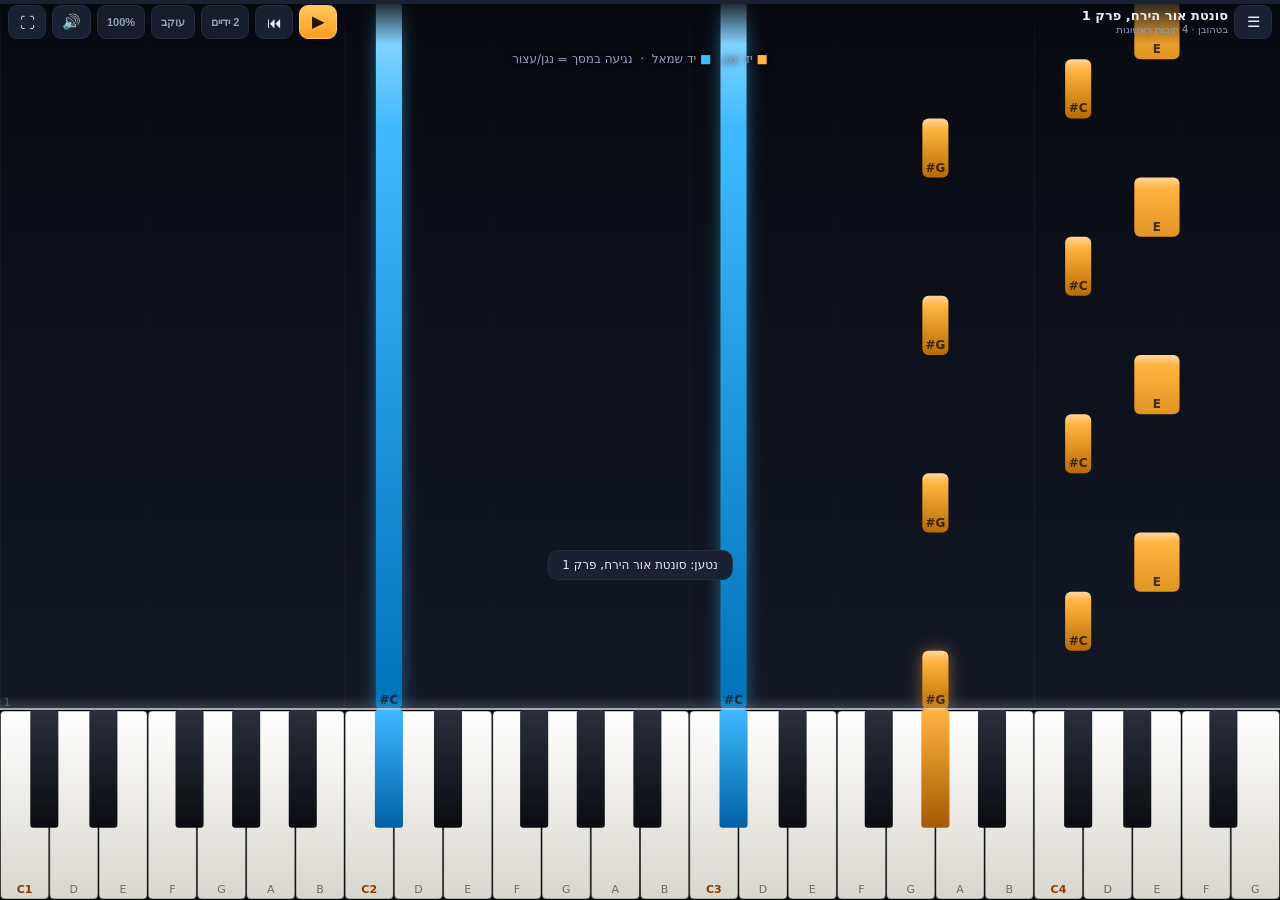
==== commit da53679a: "Open on Moonlight Sonata by default, label built-ins as practice reconstructions - ברירת המחדל בכניס" ====
--- a/index.html
+++ b/index.html
@@ -42,6 +42,11 @@
       <section>
         <h3>יצירות</h3>
         <div id="songList" class="list"></div>
+        <p class="hint">
+          היצירות המובנות הן <b>שחזור לצורך תרגול</b> — קטעי פתיחה, לא מהדורה מוסמכת.
+          ליצירה מלאה ומדויקת לגמרי ייבא קובץ MIDI או MusicXML (ראה הסעיף הבא) —
+          היצירה האחרונה שניגנת היא זו שנפתחת אוטומטית בכניסה הבאה.
+        </p>
       </section>
 
       <section>
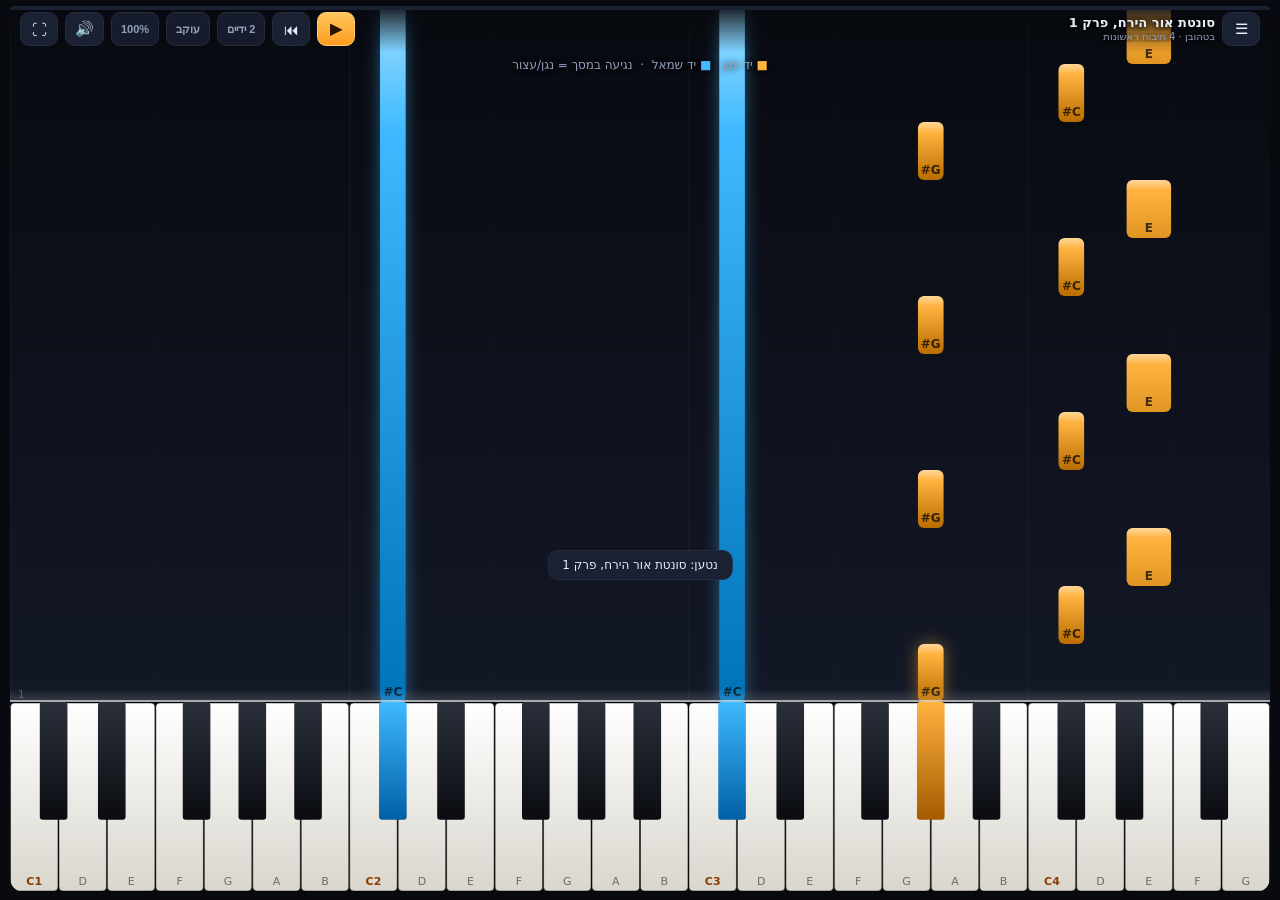
==== commit b1e5d8cd: "Fix stale service worker, add version panel, add edge spacing 1. Service worker: network-first במקום" ====
--- a/index.html
+++ b/index.html
@@ -14,7 +14,7 @@
 </head>
 <body>
 <div id="app">
-  <canvas id="stage"></canvas>
+  <div id="stagewrap"><canvas id="stage"></canvas></div>
 
   <div id="seekbar"><div id="seekfill"></div><div id="seekloop"></div></div>
 
@@ -61,6 +61,16 @@
           מורידים לטלפון, מייבאים כאן — והקלידים נדלקים לבד. בקובץ עם שתי מערכות תווים
           היד הימנית והשמאלית מזוהות אוטומטית.
         </p>
+        <div class="links">
+          <a href="https://www.piano-midi.de/beeth.htm" target="_blank" rel="noopener">
+            piano-midi.de — בטהובן <span>הורדת MIDI ישירה, בלי הרשמה. ביצועים מוקלטים (רובאטו)</span></a>
+          <a href="https://imslp.org/wiki/Piano_Sonata_No.14,_Op.27_No.2_(Beethoven,_Ludwig_van)" target="_blank" rel="noopener">
+            IMSLP — אור הירח <span>נחלת הכלל. גללו לקטגוריית Synthesized / MIDI</span></a>
+          <a href="https://www.mutopiaproject.org/" target="_blank" rel="noopener">
+            Mutopia Project <span>MIDI ממוסד לרשת המקצבית — הכי נוח לתרגול</span></a>
+          <a href="https://musescore.com/sheetmusic" target="_blank" rel="noopener">
+            MuseScore <span>הכי הרבה עיבודים, ייצוא MIDI ו-MusicXML. דורש חשבון חינם</span></a>
+        </div>
       </section>
 
       <section>
@@ -155,6 +165,14 @@
       </section>
 
       <section>
+        <h3>גרסה ועדכונים</h3>
+        <div class="verrow">גרסה מותקנת<span id="verNow">…</span></div>
+        <button class="btn wide" id="btnUpdate">בדוק עדכון עכשיו</button>
+        <p class="hint">האפליקציה מושכת את הגרסה העדכנית בכל פתיחה כשיש רשת, ונשמרת אופליין
+          כגיבוי. אם משהו נראה תקוע — הכפתור הזה מאלץ בדיקה ורענון.</p>
+      </section>
+
+      <section>
         <h3>איך משתמשים</h3>
         <p class="hint">
           מניחים את הטלפון <b>לרוחב</b> על מעמד התווים של הפסנתר. הקלידים על המסך מסודרים כמו הפסנתר האמיתי —
--- a/css/app.css
+++ b/css/app.css
@@ -6,18 +6,30 @@
 html,body{margin:0;height:100%;overflow:hidden;background:var(--bg);color:var(--txt);
   font-family:system-ui,-apple-system,"Segoe UI",Rubik,Arial,sans-serif;overscroll-behavior:none;touch-action:manipulation}
 /* אייפון: בלנדסקייפ המגרעת נמצאת בצד והפס התחתון מכסה את הקלידים */
-#app{position:fixed;inset:0;
-  padding-left:env(safe-area-inset-left);padding-right:env(safe-area-inset-right);
-  padding-bottom:env(safe-area-inset-bottom)}
+#app{position:fixed;inset:0}
+/* מרווח קטן מקצוות המסך; max() מכבד גם את ה-safe-area של האייפון.
+   ההצהרה הראשונה היא נפילה לאחור לדפדפנים בלי env()/max(). */
+#stagewrap{position:absolute;border-radius:14px;overflow:hidden;
+  top:6px;left:10px;right:10px;bottom:8px;
+  top:max(env(safe-area-inset-top),6px);
+  left:max(env(safe-area-inset-left),10px);
+  right:max(env(safe-area-inset-right),10px);
+  bottom:max(env(safe-area-inset-bottom),8px)}
 #stage{position:absolute;inset:0;width:100%;height:100%;display:block;touch-action:none}
 
 /* סרגל עליון */
-#bar{position:absolute;top:0;right:0;left:0;height:44px;display:flex;align-items:center;gap:6px;
-  padding:0 8px;background:linear-gradient(180deg,rgba(8,10,16,.92),rgba(8,10,16,0));
-  padding-top:env(safe-area-inset-top);box-sizing:content-box;z-index:5}
+#bar{position:absolute;height:46px;display:flex;align-items:center;gap:7px;
+  padding:0 10px;background:linear-gradient(180deg,rgba(8,10,16,.92),rgba(8,10,16,0));
+  border-radius:14px 14px 0 0;z-index:5;
+  top:6px;left:10px;right:10px;
+  top:max(env(safe-area-inset-top),6px);
+  left:max(env(safe-area-inset-left),10px);
+  right:max(env(safe-area-inset-right),10px)}
 #title{flex:1;min-width:0;display:flex;flex-direction:column;line-height:1.15;overflow:hidden}
-#titleMain{font-size:13px;font-weight:600;white-space:nowrap;overflow:hidden;text-overflow:ellipsis}
-#titleSub{font-size:10px;color:var(--dim);white-space:nowrap;overflow:hidden;text-overflow:ellipsis}
+#titleMain{font-size:13px;font-weight:600;white-space:nowrap;overflow:hidden;text-overflow:ellipsis;
+  text-shadow:0 1px 6px #000,0 0 10px #000}
+#titleSub{font-size:10px;color:var(--dim);white-space:nowrap;overflow:hidden;text-overflow:ellipsis;
+  text-shadow:0 1px 6px #000,0 0 10px #000}
 .btn{min-width:38px;height:34px;border-radius:9px;border:1px solid var(--line);background:#1a2132;
   color:var(--txt);font-size:15px;display:flex;align-items:center;justify-content:center;cursor:pointer;
   padding:0 9px;flex:0 0 auto}
@@ -27,13 +39,21 @@
 .btn.chip.act{color:#0b1220;background:var(--ok);border-color:var(--ok)}
 
 /* פס התקדמות */
-#seekbar{position:absolute;top:0;right:0;left:0;height:4px;background:#1a2132;z-index:6;direction:ltr;
-  margin-top:env(safe-area-inset-top)}
+#seekbar{position:absolute;height:4px;background:#1a2132;z-index:6;direction:ltr;
+  border-radius:14px 14px 0 0;overflow:hidden;
+  top:6px;left:10px;right:10px;
+  top:max(env(safe-area-inset-top),6px);
+  left:max(env(safe-area-inset-left),10px);
+  right:max(env(safe-area-inset-right),10px)}
 #seekfill{height:100%;width:0;background:linear-gradient(90deg,var(--l),var(--r))}
 #seekloop{position:absolute;top:0;height:100%;background:rgba(74,222,128,.45);display:none}
 
-#hud{position:absolute;top:52px;right:0;left:0;text-align:center;font-size:12px;color:var(--dim);
-  pointer-events:none;z-index:4;text-shadow:0 1px 6px #000}
+#hud{position:absolute;text-align:center;font-size:12px;color:var(--dim);
+  pointer-events:none;z-index:4;text-shadow:0 1px 6px #000;
+  top:58px;left:10px;right:10px;
+  top:calc(max(env(safe-area-inset-top),6px) + 52px);
+  left:max(env(safe-area-inset-left),10px);
+  right:max(env(safe-area-inset-right),10px)}
 #hud b{color:var(--warn)}
 #toast{position:absolute;bottom:calc(34% + 14px);right:50%;transform:translateX(50%);
   background:#1a2132;border:1px solid var(--line);border-radius:10px;padding:7px 14px;font-size:12px;
@@ -41,9 +61,13 @@
 #toast.show{opacity:1}
 
 /* פאנל */
-#panel{position:absolute;top:0;bottom:0;right:0;width:min(370px,92vw);background:var(--panel);
-  transform:translateX(100%);transition:transform .25s ease;z-index:20;display:flex;flex-direction:column;
-  border-left:1px solid var(--line);padding-top:env(safe-area-inset-top)}
+#panel{position:absolute;width:min(370px,92vw);background:var(--panel);
+  transform:translateX(110%);transition:transform .25s ease;z-index:20;display:flex;flex-direction:column;
+  border-left:1px solid var(--line);border-radius:14px 0 0 14px;
+  top:6px;bottom:8px;right:10px;
+  top:max(env(safe-area-inset-top),6px);
+  bottom:max(env(safe-area-inset-bottom),8px);
+  right:max(env(safe-area-inset-right),10px)}
 #panel.open{transform:none}
 .panel-head{display:flex;align-items:center;justify-content:space-between;padding:10px 12px;
   border-bottom:1px solid var(--line);font-size:15px}
@@ -99,3 +123,14 @@
 .diag{display:flex;flex-direction:column;gap:5px;font-size:12px}
 .diag div{display:flex;justify-content:space-between;gap:10px;padding:5px 8px;border-radius:7px;background:#161c2b}
 .diag .ok{color:var(--ok)} .diag .no{color:var(--warn)} .diag .meh{color:#ffc65e}
+
+.links{display:flex;flex-direction:column;gap:6px;margin-top:10px}
+.links a{display:block;padding:9px 10px;border:1px solid var(--line);border-radius:10px;background:#161c2b;
+  color:var(--txt);text-decoration:none;font-size:13px;font-weight:600}
+.links a:active{background:#20283c}
+.links a span{display:block;margin-top:3px;font-size:11px;font-weight:400;color:var(--dim)}
+.links a::after{content:'↗';float:left;color:var(--dim);font-weight:400}
+
+.verrow{display:flex;justify-content:space-between;gap:10px;font-size:12.5px;padding:8px 10px;
+  border-radius:9px;background:#161c2b;margin-bottom:8px}
+.verrow span{color:var(--ok);font-weight:600;direction:ltr}
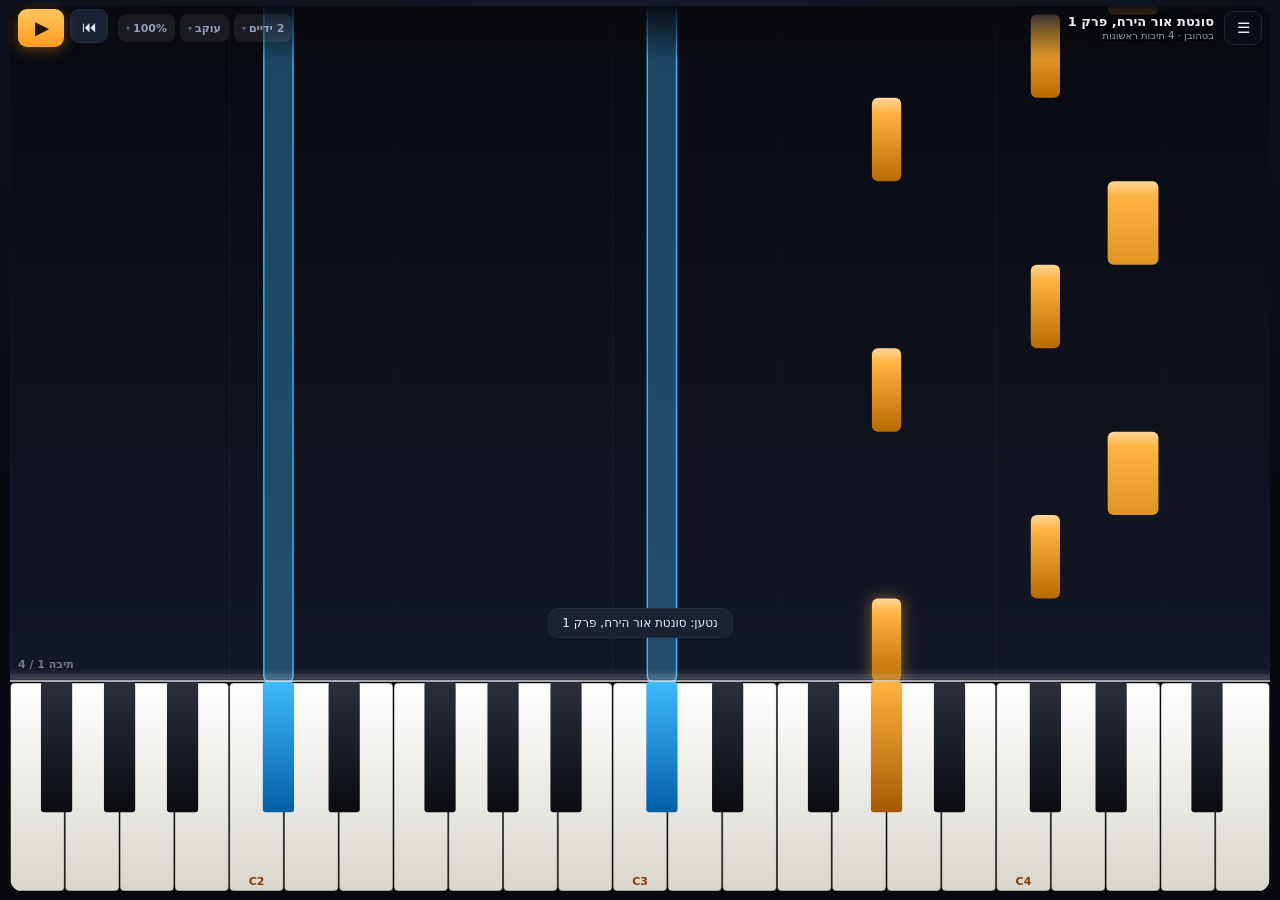
==== commit 2b3b092a: "Redesign the playing screen: hierarchy, proportions and readability 1. הפאנל שהציצה מימין — באג. היא" ====
--- a/index.html
+++ b/index.html
@@ -14,24 +14,28 @@
 </head>
 <body>
 <div id="app">
-  <div id="stagewrap"><canvas id="stage"></canvas></div>
-
-  <div id="seekbar"><div id="seekfill"></div><div id="seekloop"></div></div>
+  <div id="stagewrap">
+    <canvas id="stage"></canvas>
+    <div id="seekbar"><div id="seekfill"></div><div id="seekloop"></div></div>
+    <div id="hud"></div>
+    <div id="toast"></div>
+  </div>
 
   <header id="bar">
-    <button class="btn" id="btnMenu" title="ספריית יצירות">☰</button>
+    <button class="btn ghost" id="btnMenu" title="ספריית יצירות והגדרות">☰</button>
     <div id="title"><span id="titleMain">בחר יצירה</span><span id="titleSub"></span></div>
-    <button class="btn primary" id="btnPlay" title="נגן">▶</button>
-    <button class="btn" id="btnRestart" title="מהתחלה">⏮</button>
-    <button class="btn chip" id="btnHands">2 ידיים</button>
-    <button class="btn chip" id="btnMode">עוקב</button>
-    <button class="btn chip" id="btnSpeed">100%</button>
-    <button class="btn" id="btnSound" title="צליל">🔊</button>
-    <button class="btn" id="btnFull" title="מסך מלא">⛶</button>
+    <div id="chips">
+      <button class="chip" id="btnHands">2 ידיים<i>▾</i></button>
+      <button class="chip" id="btnMode">עוקב<i>▾</i></button>
+      <button class="chip" id="btnSpeed">100%<i>▾</i></button>
+    </div>
+    <div id="transport">
+      <button class="btn" id="btnRestart" title="מהתחלה">⏮</button>
+      <button class="btn play" id="btnPlay" title="נגן">▶</button>
+    </div>
   </header>
 
-  <div id="hud"></div>
-  <div id="toast"></div>
+
 
   <aside id="panel">
     <div class="panel-head">
@@ -98,10 +102,11 @@
         <input type="range" id="rngSpeed" min="25" max="150" step="5" value="100">
         <label class="row">טמפו (BPM) <output id="outBpm">—</output></label>
         <input type="range" id="rngBpm" min="30" max="200" step="1" value="100">
-        <label class="row">כמה קדימה לראות <output id="outAhead">4.0 ביטים</output></label>
-        <input type="range" id="rngAhead" min="2" max="12" step="0.5" value="4">
+        <label class="row">כמה קדימה לראות <output id="outAhead">3.0 שניות</output></label>
+        <input type="range" id="rngAhead" min="1.5" max="8" step="0.5" value="3">
         <label class="row">עוצמת צליל <output id="outVol">60%</output></label>
         <input type="range" id="rngVol" min="0" max="100" step="5" value="60">
+        <label class="check"><input type="checkbox" id="chkSound" checked> צליל פסנתר מהאפליקציה</label>
         <label class="check"><input type="checkbox" id="chkMetro"> מטרונום</label>
         <label class="check"><input type="checkbox" id="chkCount" checked> ספירה לתוך היצירה (תיבה אחת)</label>
       </section>
@@ -121,7 +126,8 @@
       <section>
         <h3>תצוגה</h3>
         <div class="seg" id="segLabels">
-          <button data-v="names" class="on">C D E</button>
+          <button data-v="c" class="on">רק דו (C)</button>
+          <button data-v="names">C D E</button>
           <button data-v="solfege">דו רה מי</button>
           <button data-v="none">בלי שמות</button>
         </div>
@@ -168,6 +174,7 @@
         <h3>גרסה ועדכונים</h3>
         <div class="verrow">גרסה מותקנת<span id="verNow">…</span></div>
         <button class="btn wide" id="btnUpdate">בדוק עדכון עכשיו</button>
+        <button class="btn wide" id="btnFull" style="margin-top:6px">מסך מלא</button>
         <p class="hint">האפליקציה מושכת את הגרסה העדכנית בכל פתיחה כשיש רשת, ונשמרת אופליין
           כגיבוי. אם משהו נראה תקוע — הכפתור הזה מאלץ בדיקה ורענון.</p>
       </section>
--- a/css/app.css
+++ b/css/app.css
@@ -6,7 +6,8 @@
 html,body{margin:0;height:100%;overflow:hidden;background:var(--bg);color:var(--txt);
   font-family:system-ui,-apple-system,"Segoe UI",Rubik,Arial,sans-serif;overscroll-behavior:none;touch-action:manipulation}
 /* אייפון: בלנדסקייפ המגרעת נמצאת בצד והפס התחתון מכסה את הקלידים */
-#app{position:fixed;inset:0}
+#app{position:fixed;inset:0;background:
+  radial-gradient(120% 100% at 50% 0%,#141a29 0%,#080a10 70%)}
 /* מרווח קטן מקצוות המסך; max() מכבד גם את ה-safe-area של האייפון.
    ההצהרה הראשונה היא נפילה לאחור לדפדפנים בלי env()/max(). */
 #stagewrap{position:absolute;border-radius:14px;overflow:hidden;
@@ -18,13 +19,19 @@
 #stage{position:absolute;inset:0;width:100%;height:100%;display:block;touch-action:none}
 
 /* סרגל עליון */
-#bar{position:absolute;height:46px;display:flex;align-items:center;gap:7px;
-  padding:0 10px;background:linear-gradient(180deg,rgba(8,10,16,.92),rgba(8,10,16,0));
-  border-radius:14px 14px 0 0;z-index:5;
+#bar{position:absolute;height:44px;display:flex;align-items:center;gap:10px;
+  padding:0 8px;z-index:5;
   top:6px;left:10px;right:10px;
   top:max(env(safe-area-inset-top),6px);
   left:max(env(safe-area-inset-left),10px);
   right:max(env(safe-area-inset-right),10px)}
+#chips{display:flex;gap:5px;flex:0 0 auto}
+#transport{display:flex;gap:6px;flex:0 0 auto}
+/* בזמן נגינה הכרומה נעלמת — הטלפון על מעמד התווים, לא צריך כפתורים.
+   ☰ נשאר דהוי ולחיץ כדי שתמיד תהיה דרך החוצה בלי לעצור. */
+#bar > *{transition:opacity .35s ease}
+body.playing #bar > *:not(#btnMenu){opacity:0;pointer-events:none}
+body.playing #btnMenu{opacity:.3}
 #title{flex:1;min-width:0;display:flex;flex-direction:column;line-height:1.15;overflow:hidden}
 #titleMain{font-size:13px;font-weight:600;white-space:nowrap;overflow:hidden;text-overflow:ellipsis;
   text-shadow:0 1px 6px #000,0 0 10px #000}
@@ -34,40 +41,45 @@
   color:var(--txt);font-size:15px;display:flex;align-items:center;justify-content:center;cursor:pointer;
   padding:0 9px;flex:0 0 auto}
 .btn:active{transform:scale(.94)}
+.btn.ghost{background:rgba(12,16,26,.72);border-color:rgba(255,255,255,.10);backdrop-filter:blur(6px)}
 .btn.primary{background:linear-gradient(180deg,#ffc65e,#ff9d1f);color:#241400;border-color:#ffca6a;font-weight:700}
-.btn.chip{font-size:11px;font-weight:600;background:#161c2b;color:var(--dim)}
-.btn.chip.act{color:#0b1220;background:var(--ok);border-color:var(--ok)}
+/* טרנספורט — היחיד שצבעוני, ובקצה */
+.btn.play{width:46px;height:38px;font-size:17px;border:0;
+  background:linear-gradient(180deg,#ffc65e,#ff9d1f);color:#241400;font-weight:700;
+  box-shadow:0 3px 14px rgba(255,157,31,.35)}
+/* צ'יפים — מצב, לא פעולה: שטוחים, בלי מסגרת, עם חץ שמסמן שהם מתחלפים */
+.chip{height:28px;padding:0 8px;border:0;border-radius:8px;background:rgba(255,255,255,.07);
+  color:var(--dim);font-size:11px;font-weight:600;cursor:pointer;display:flex;align-items:center;gap:3px;
+  font-family:inherit}
+.chip i{font-style:normal;font-size:8px;opacity:.55}
+.chip.act{background:rgba(74,222,128,.16);color:var(--ok)}
+.chip:active{transform:scale(.94)}
 
 /* פס התקדמות */
-#seekbar{position:absolute;height:4px;background:#1a2132;z-index:6;direction:ltr;
-  border-radius:14px 14px 0 0;overflow:hidden;
-  top:6px;left:10px;right:10px;
-  top:max(env(safe-area-inset-top),6px);
-  left:max(env(safe-area-inset-left),10px);
-  right:max(env(safe-area-inset-right),10px)}
+#seekbar{position:absolute;left:0;right:0;bottom:0;height:5px;background:rgba(255,255,255,.07);
+  z-index:6;direction:ltr;cursor:pointer}
 #seekfill{height:100%;width:0;background:linear-gradient(90deg,var(--l),var(--r))}
 #seekloop{position:absolute;top:0;height:100%;background:rgba(74,222,128,.45);display:none}
 
-#hud{position:absolute;text-align:center;font-size:12px;color:var(--dim);
-  pointer-events:none;z-index:4;text-shadow:0 1px 6px #000;
-  top:58px;left:10px;right:10px;
-  top:calc(max(env(safe-area-inset-top),6px) + 52px);
-  left:max(env(safe-area-inset-left),10px);
-  right:max(env(safe-area-inset-right),10px)}
+#hud{position:absolute;left:0;right:0;text-align:center;font-size:12px;color:var(--dim);
+  pointer-events:none;z-index:4;text-shadow:0 1px 6px #000,0 0 10px #000;transition:opacity .25s}
+#hud.legend{font-size:10.5px;opacity:.72}
+body.toasting #hud{opacity:0}
 #hud b{color:var(--warn)}
-#toast{position:absolute;bottom:calc(34% + 14px);right:50%;transform:translateX(50%);
+#toast{position:absolute;right:50%;transform:translateX(50%);
   background:#1a2132;border:1px solid var(--line);border-radius:10px;padding:7px 14px;font-size:12px;
   opacity:0;transition:opacity .25s;pointer-events:none;z-index:8;max-width:80%;text-align:center}
 #toast.show{opacity:1}
 
 /* פאנל */
-#panel{position:absolute;width:min(370px,92vw);background:var(--panel);
-  transform:translateX(110%);transition:transform .25s ease;z-index:20;display:flex;flex-direction:column;
-  border-left:1px solid var(--line);border-radius:14px 0 0 14px;
-  top:6px;bottom:8px;right:10px;
-  top:max(env(safe-area-inset-top),6px);
-  bottom:max(env(safe-area-inset-bottom),8px);
-  right:max(env(safe-area-inset-right),10px)}
+/* מעוגנת לקצה הפיזי; ה-safe-area הוא ריפוד פנימי, כך ש-translateX(101%)
+   מסתיר אותה לגמרי בכל מכשיר ובכל גודל inset. */
+#panel{position:absolute;top:0;bottom:0;right:0;width:min(360px,86vw);background:var(--panel);
+  transform:translateX(101%);transition:transform .25s ease;z-index:20;display:flex;flex-direction:column;
+  border-left:1px solid var(--line);
+  padding-top:env(safe-area-inset-top);
+  padding-bottom:env(safe-area-inset-bottom);
+  padding-right:env(safe-area-inset-right)}
 #panel.open{transform:none}
 .panel-head{display:flex;align-items:center;justify-content:space-between;padding:10px 12px;
   border-bottom:1px solid var(--line);font-size:15px}
